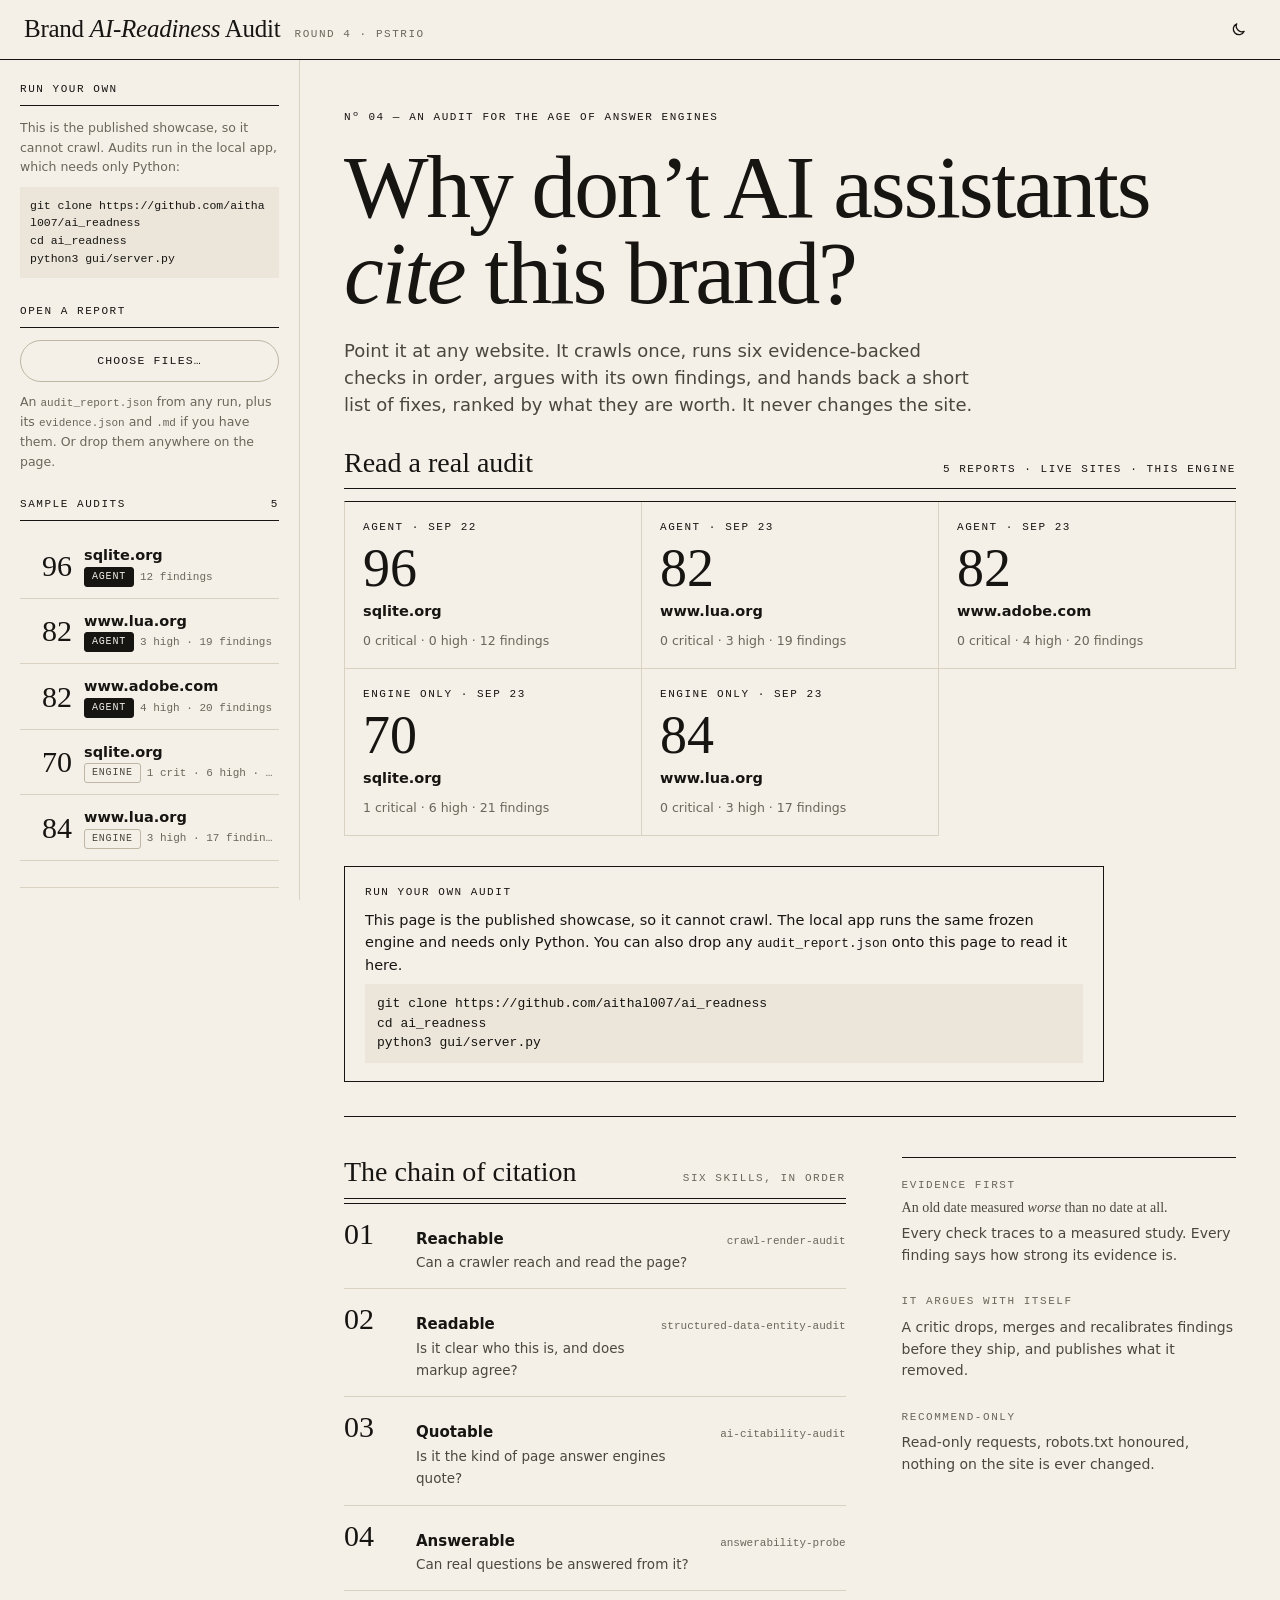
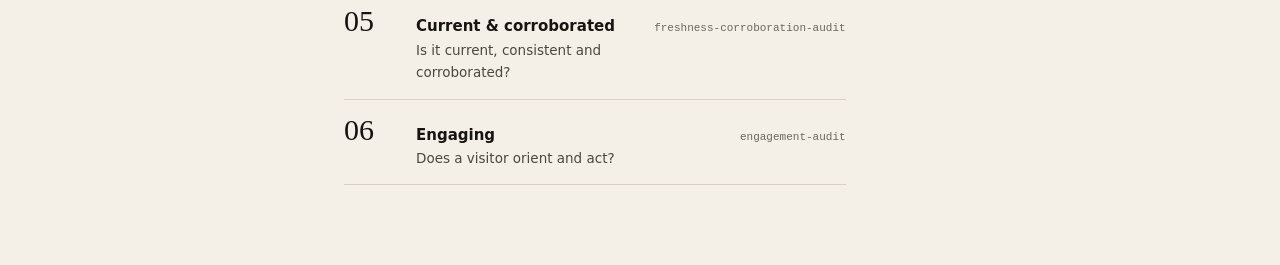
==== docs/index.html @ 06964a31 "Redesign the GUI as an editorial report and publish a static showcase The previous look was the stoc" ====
<!doctype html>
<html lang="en">
<head>
<meta charset="utf-8">
<meta name="viewport" content="width=device-width, initial-scale=1">
<title>Brand AI-Readiness Audit · PSTrio</title>
<meta name="description" content="An agent skill marketplace that audits any website for why AI assistants miss, misquote or won't cite a brand, and why visitors don't stay.">
<link rel="icon" href="data:image/svg+xml,%3Csvg xmlns='http://www.w3.org/2000/svg' viewBox='0 0 32 32'%3E%3Crect width='32' height='32' fill='%23171512'/%3E%3Ctext x='16' y='23' font-family='Georgia,serif' font-size='20' font-style='italic' text-anchor='middle' fill='%23f4f0e8'%3Ea%3C/text%3E%3C/svg%3E">
<link rel="stylesheet" href="static/app.css?v=9de4e78c8b">
</head>
<body>
<header class="topbar">
  <button class="icon-btn only-narrow" id="nav-toggle" aria-label="Show audits" aria-expanded="false">
    <svg viewBox="0 0 24 24" aria-hidden="true"><path d="M4 7h16M4 12h16M4 17h16"/></svg>
  </button>
  <a class="brand" href="#/" aria-label="Brand AI-Readiness Audit, home">
    <span class="brand-word">Brand <i>AI-Readiness</i> Audit</span>
    <span class="kicker brand-tag">Round 4 · PSTrio</span>
  </a>
  <div class="topbar-right">
    <button class="icon-btn" id="theme-toggle" aria-label="Toggle dark mode" title="Toggle dark mode">
      <svg viewBox="0 0 24 24" aria-hidden="true"><path d="M20 14.5A8 8 0 0 1 9.5 4a8 8 0 1 0 10.5 10.5z"/></svg>
    </button>
  </div>
</header>

<div class="layout">
  <aside class="sidebar" id="sidebar">
    <section class="side-block" id="run-block">
      <span class="kicker">New audit</span>
      <form class="new-audit" id="new-audit" autocomplete="off">
        <label class="field">
          <span>Website</span>
          <input id="url-input" name="url" type="text" inputmode="url" placeholder="example.com" required spellcheck="false">
        </label>
        <fieldset class="segmented" id="mode-picker">
          <legend>Run with</legend>
          <div class="seg-track">
            <label><input type="radio" name="mode" value="engine" checked><span>Engine</span></label>
            <label id="agent-option"><input type="radio" name="mode" value="agent"><span>Agent</span></label>
          </div>
        </fieldset>
        <p class="hint" id="mode-hint">Scripted pipeline. Deterministic, no LLM, about a minute.</p>
        <div class="row-2">
          <label class="field">
            <span>Pages</span>
            <select id="pages-input" name="max_pages">
              <option value="5">5</option>
              <option value="10">10</option>
              <option value="15" selected>15</option>
            </select>
          </label>
          <label class="field" id="model-field" hidden>
            <span>Model</span>
            <input id="model-input" name="model" type="text" spellcheck="false">
          </label>
        </div>
        <button class="btn primary block" type="submit" id="run-btn">Run audit</button>
        <p class="form-error" id="form-error" role="alert" hidden></p>
      </form>
    </section>

    <section class="side-block">
      <span class="kicker">Open a report</span>
      <label class="btn ghost block" for="import-input">Choose files&hellip;</label>
      <input type="file" id="import-input" accept=".json,.md" multiple hidden>
      <p class="hint">An <code>audit_report.json</code> from any run, plus its <code>evidence.json</code> and <code>.md</code> if you have them. Or drop them anywhere on the page.</p>
    </section>

    <section class="side-block history">
      <span class="kicker history-head"><span id="history-title">Audits</span><span id="history-count"></span></span>
      <ul class="history-list" id="history-list"></ul>
    </section>

    <footer class="credit">
      <strong>PSTrio</strong><br>
      Adobe University Hackathon 2026
    </footer>
  </aside>

  <main class="main" id="main" tabindex="-1"></main>
</div>

<div class="toast" id="toast" role="status" hidden></div>

<template id="tpl-empty">
  <section class="landing">
    <div class="landing-hero">
      <span class="kicker">Nº 04 &mdash; An audit for the age of answer engines</span>
      <h1>Why don&rsquo;t AI assistants <i>cite</i> this brand?</h1>
      <p class="dek">Point it at any website. It crawls once, runs six evidence-backed checks in order, argues with its own findings, and hands back a short list of fixes, ranked by what they are worth. It never changes the site.</p>
      <form class="hero-form" id="hero-form" autocomplete="off">
        <label class="hero-input">
          <span class="kicker">Website to audit</span>
          <input id="hero-url" type="text" inputmode="url" placeholder="sqlite.org" spellcheck="false" required>
        </label>
        <div class="hero-mode" role="radiogroup" aria-label="Run with">
          <label><input type="radio" name="hero-mode" value="engine" checked><span>Engine</span></label>
          <label id="hero-agent-option"><input type="radio" name="hero-mode" value="agent"><span>Agent</span></label>
        </div>
        <button class="btn primary" type="submit" id="hero-run">Run audit &rarr;</button>
      </form>
      <p class="form-error" id="hero-error" role="alert" hidden></p>
      <p class="hero-foot" id="hero-foot"></p>
      <div id="static-landing" hidden></div>
    </div>

    <div class="toc">
      <div>
        <div class="section-title"><h2>The chain of citation</h2><span class="kicker">six skills, in order</span></div>
        <ol class="toc-list" id="chain"></ol>
      </div>
      <aside class="toc-aside">
        <div>
          <span class="kicker">Evidence first</span>
          <p class="pull">An old date measured <i>worse</i> than no date at all.</p>
          <p>Every check traces to a measured study. Every finding says how strong its evidence is.</p>
        </div>
        <div>
          <span class="kicker">It argues with itself</span>
          <p>A critic drops, merges and recalibrates findings before they ship, and publishes what it removed.</p>
        </div>
        <div>
          <span class="kicker">Recommend-only</span>
          <p>Read-only requests, robots.txt honoured, nothing on the site is ever changed.</p>
        </div>
      </aside>
    </div>
  </section>
</template>

<script src="static/app.js?v=d0ff8a7911"></script>
</body>
</html>
---- docs/static/app.css ----
/* Brand AI-Readiness Audit · PSTrio
   Editorial report design: paper, ink and rules. Ink is the only interface
   colour; colour is reserved for data. Severity uses a validated status
   palette and always sits beside a shape and a word; magnitude uses one blue. */

@import url("fonts/fonts.css");

:root {
  --paper: #f4f0e8;
  --paper-2: #ece6da;
  --card: #fbf9f5;
  --ink: #171512;
  --ink-2: #4b473f;
  --muted: #6b665a;
  --rule: #d9d2c3;
  --rule-2: #bfb6a3;
  --bar: #2a78d6;
  --track: #e4ddd0;
  --sev-critical: #d03b3b;
  --sev-high: #ec835a;
  --sev-medium: #fab219;
  --sev-low: #898781;
  --good: #0ca30c;
  --good-ink: #1d6b2a;
  --bad-ink: #a32020;
  --term: #141311;
  --serif: "Instrument Serif", "Iowan Old Style", "Palatino Linotype", Georgia, serif;
  --sans: "Geist", "Segoe UI", system-ui, -apple-system, Roboto, sans-serif;
  --mono: "Geist Mono", "Cascadia Code", ui-monospace, Consolas, monospace;
  color-scheme: light;
}

@media (prefers-color-scheme: dark) {
  :root:not([data-theme="light"]) {
    --paper: #12110f; --paper-2: #201e1b; --card: #1a1916;
    --ink: #efe9dd; --ink-2: #bdb6a6; --muted: #8f897b;
    --rule: #2e2b26; --rule-2: #45413a;
    --bar: #6da7ec; --track: #2a2824;
    --good-ink: #5fcf6f; --bad-ink: #ff8a80; --term: #0b0a09;
    color-scheme: dark;
  }
}
:root[data-theme="dark"] {
  --paper: #12110f; --paper-2: #201e1b; --card: #1a1916;
  --ink: #efe9dd; --ink-2: #bdb6a6; --muted: #8f897b;
  --rule: #2e2b26; --rule-2: #45413a;
  --bar: #6da7ec; --track: #2a2824;
  --good-ink: #5fcf6f; --bad-ink: #ff8a80; --term: #0b0a09;
  color-scheme: dark;
}

/* --- Base ---------------------------------------------------------------- */
* { box-sizing: border-box; }
html, body { margin: 0; }
body { background: var(--paper); color: var(--ink); font: 14.5px/1.55 var(--sans); -webkit-font-smoothing: antialiased; }
[hidden] { display: none !important; }
a { color: inherit; text-decoration: underline; text-decoration-color: var(--rule-2); text-underline-offset: 3px; }
a:hover { text-decoration-color: var(--ink); }
code, .mono { font-family: var(--mono); font-size: 0.88em; }
h1, h2, h3, h4 { margin: 0; font-weight: 400; }
button, input, select { font: inherit; color: inherit; }
:focus-visible { outline: 2px solid var(--ink); outline-offset: 3px; }
::selection { background: var(--ink); color: var(--paper); }
.muted { color: var(--muted); }
.small { font-size: 12.5px; }
svg { width: 17px; height: 17px; fill: none; stroke: currentColor; stroke-width: 1.8; stroke-linecap: round; stroke-linejoin: round; flex: none; }
.kicker { font: 500 11px/1.4 var(--mono); letter-spacing: 0.14em; text-transform: uppercase; color: var(--muted); }
.serif { font-family: var(--serif); }
em.it, .it { font-family: var(--serif); font-style: italic; }

/* --- Masthead ------------------------------------------------------------ */
.topbar {
  position: sticky; top: 0; z-index: 20; height: 60px; padding-inline: 24px;
  display: flex; align-items: center; gap: 14px;
  background: var(--paper); border-bottom: 1px solid var(--ink);
}
.brand { display: flex; align-items: baseline; gap: 14px; color: var(--ink); text-decoration: none; min-width: 0; }
.brand-word { font-family: var(--serif); font-size: 25px; line-height: 1; letter-spacing: -0.01em; white-space: nowrap; }
.brand-word i { font-style: italic; }
.brand-tag { white-space: nowrap; }
.topbar-right { margin-left: auto; display: flex; align-items: center; gap: 6px; }
.icon-btn {
  display: inline-grid; place-items: center; width: 36px; height: 36px; border-radius: 999px;
  border: 1px solid transparent; background: none; cursor: pointer; color: var(--ink);
}
.icon-btn:hover { border-color: var(--rule-2); }
.only-narrow { display: none; }

/* --- Layout -------------------------------------------------------------- */
.layout { display: grid; grid-template-columns: 300px minmax(0, 1fr); min-height: calc(100vh - 60px); }
.sidebar {
  border-right: 1px solid var(--rule); padding: 22px 20px; display: flex; flex-direction: column; gap: 26px;
  position: sticky; top: 60px; height: calc(100vh - 60px); overflow-y: auto; background: var(--paper);
}
.main { padding: 34px 44px 80px; min-width: 0; outline: none; max-width: 1400px; width: 100%; }
.side-block > .kicker { display: block; margin-bottom: 12px; padding-bottom: 8px; border-bottom: 1px solid var(--ink); color: var(--ink); }
.hint { color: var(--muted); font-size: 12.5px; margin: 10px 0 0; }

/* --- Forms & buttons ----------------------------------------------------- */
.new-audit { display: flex; flex-direction: column; gap: 14px; }
.field { display: flex; flex-direction: column; gap: 6px; min-width: 0; }
.field > span { font: 500 10.5px/1 var(--mono); letter-spacing: 0.12em; text-transform: uppercase; color: var(--muted); }
.field input, .field select {
  height: 40px; padding: 0 12px; border-radius: 4px; border: 1px solid var(--rule-2);
  background: var(--card); width: 100%; min-width: 0;
}
.field input:focus, .field select:focus { border-color: var(--ink); outline: none; }
.row-2 { display: grid; grid-template-columns: 90px 1fr; gap: 10px; }
.segmented { border: 0; padding: 0; margin: 0; min-width: 0; }
.segmented legend { font: 500 10.5px/1 var(--mono); letter-spacing: 0.12em; text-transform: uppercase; color: var(--muted); padding: 0; margin-bottom: 6px; }
.seg-track { display: grid; grid-template-columns: 1fr 1fr; border: 1px solid var(--rule-2); border-radius: 4px; overflow: hidden; }
.segmented label { position: relative; cursor: pointer; }
.segmented label + label { border-left: 1px solid var(--rule-2); }
.segmented input { position: absolute; opacity: 0; inset: 0; cursor: pointer; }
.segmented span { display: block; text-align: center; padding: 8px; font-weight: 500; color: var(--ink-2); }
.segmented input:checked + span { background: var(--ink); color: var(--paper); }
.segmented input:focus-visible + span { outline: 2px solid var(--ink); outline-offset: -4px; }
.segmented label.disabled span { opacity: 0.4; cursor: not-allowed; }
.form-error { color: var(--bad-ink); font-size: 12.5px; margin: 0; }

.btn {
  display: inline-flex; align-items: center; justify-content: center; gap: 8px; height: 36px; padding: 0 16px;
  border-radius: 999px; border: 1px solid var(--ink); background: transparent; color: var(--ink); cursor: pointer;
  font: 500 11.5px/1 var(--mono); letter-spacing: 0.1em; text-transform: uppercase; white-space: nowrap; text-decoration: none;
  transition: background .15s, color .15s;
}
.btn:hover { background: var(--ink); color: var(--paper); }
.btn.primary { background: var(--ink); color: var(--paper); }
.btn.primary:hover { background: transparent; color: var(--ink); }
.btn.primary:disabled { opacity: 0.55; cursor: progress; }
.btn.ghost { border-color: var(--rule-2); }
.btn.danger { border-color: var(--rule-2); color: var(--bad-ink); }
.btn.danger:hover { background: var(--bad-ink); color: var(--paper); border-color: var(--bad-ink); }
.btn.block { width: 100%; height: 42px; }
.btn.sm { height: 32px; padding: 0 13px; font-size: 10.5px; }
.btn svg { width: 15px; height: 15px; }

/* --- Sidebar: history ---------------------------------------------------- */
.history-list { list-style: none; padding: 0; margin: 0; }
.history-item {
  display: grid; grid-template-columns: 46px minmax(0, 1fr); gap: 12px; align-items: center;
  padding: 11px 6px; border-bottom: 1px solid var(--rule); color: var(--ink); text-decoration: none;
}
.history-item:hover { background: var(--paper-2); }
.history-item.active { background: var(--card); box-shadow: inset 3px 0 0 var(--ink); }
.history-item .score { font-family: var(--serif); font-size: 30px; line-height: 1; text-align: right; font-variant-numeric: tabular-nums; }
.history-item .score.na { font-size: 20px; color: var(--muted); }
.history-item .site { font-weight: 600; white-space: nowrap; overflow: hidden; text-overflow: ellipsis; display: block; }
.history-item .sub { color: var(--muted); font: 11px/1.5 var(--mono); display: flex; gap: 6px; align-items: center; white-space: nowrap; overflow: hidden; }
.history-item .sub > span:last-child { overflow: hidden; text-overflow: ellipsis; min-width: 0; }
.history-empty { color: var(--muted); font-size: 12.5px; padding: 10px 6px; }
.history-head { display: flex; justify-content: space-between; align-items: baseline; }

.credit { margin-top: auto; padding-top: 14px; border-top: 1px solid var(--rule); font-size: 12px; color: var(--muted); line-height: 1.5; }
.credit strong { color: var(--ink); font-family: var(--serif); font-size: 17px; font-weight: 400; font-style: italic; }

.tag {
  display: inline-flex; align-items: center; gap: 4px; padding: 1px 7px; border-radius: 3px;
  font: 500 10px/1.6 var(--mono); letter-spacing: 0.08em; text-transform: uppercase;
  border: 1px solid var(--rule-2); color: var(--ink-2); white-space: nowrap;
}
.tag.agent { background: var(--ink); color: var(--paper); border-color: var(--ink); }
.tag.run { border-color: var(--ink); color: var(--ink); }
.tag.fail { border-color: var(--bad-ink); color: var(--bad-ink); }
.tag.mono { text-transform: none; letter-spacing: 0.02em; }
.spinner { display: inline-grid; place-items: center; }
.spinner svg { animation: spin 1.1s linear infinite; }
@keyframes spin { to { transform: rotate(360deg); } }

/* --- Landing ------------------------------------------------------------- */
.landing { max-width: 1080px; }
.landing-hero { padding: 10px 0 34px; border-bottom: 1px solid var(--ink); }
.landing-hero .kicker { color: var(--ink); }
.landing h1 {
  font-family: var(--serif); font-size: clamp(46px, 7vw, 96px); line-height: 0.95; letter-spacing: -0.025em;
  margin: 18px 0 22px; max-width: 980px;
}
.landing h1 i { font-style: italic; }
.dek { font-size: 18px; line-height: 1.5; color: var(--ink-2); max-width: 640px; margin: 0; }
.hero-form { margin-top: 34px; display: flex; align-items: flex-end; gap: 16px; flex-wrap: wrap; max-width: 900px; }
.hero-input { flex: 1 1 360px; display: flex; flex-direction: column; gap: 6px; min-width: 0; }
.hero-input input {
  border: 0; border-bottom: 2px solid var(--ink); background: transparent; padding: 4px 0 8px;
  font-family: var(--serif); font-size: 34px; line-height: 1.2; outline: none; border-radius: 0; min-width: 0;
}
.hero-input input::placeholder { color: var(--rule-2); }
.hero-mode { display: flex; border: 1px solid var(--ink); border-radius: 999px; overflow: hidden; }
.hero-mode label { position: relative; cursor: pointer; }
.hero-mode input { position: absolute; opacity: 0; inset: 0; cursor: pointer; }
.hero-mode span { display: block; padding: 10px 16px; font: 500 11px/1 var(--mono); letter-spacing: 0.1em; text-transform: uppercase; }
.hero-mode input:checked + span { background: var(--ink); color: var(--paper); }
.hero-mode input:focus-visible + span { outline: 2px solid var(--ink); outline-offset: -5px; }
.hero-mode label.disabled span { opacity: 0.35; cursor: not-allowed; }
.hero-form .btn.primary { height: 44px; padding: 0 22px; }
.hero-foot { color: var(--muted); font-size: 13px; margin: 14px 0 0; }

.toc { margin-top: 40px; display: grid; grid-template-columns: minmax(0, 1.5fr) minmax(0, 1fr); gap: 56px; }
.toc-list { list-style: none; margin: 0; padding: 0; border-top: 1px solid var(--ink); }
.toc-list li { display: grid; grid-template-columns: 56px minmax(0, 1fr) auto; gap: 16px; align-items: baseline; padding: 15px 0; border-bottom: 1px solid var(--rule); }
.toc-list .n { font-family: var(--serif); font-size: 30px; line-height: 1; }
.toc-list strong { font-weight: 600; font-size: 15px; display: block; }
.toc-list .q { color: var(--ink-2); font-size: 13.5px; }
.toc-list .sk { font: 11px/1 var(--mono); color: var(--muted); white-space: nowrap; }
.toc-aside { border-top: 1px solid var(--ink); padding-top: 14px; display: flex; flex-direction: column; gap: 22px; }
.toc-aside p { margin: 6px 0 0; color: var(--ink-2); font-size: 14px; }
.pull { font-family: var(--serif); font-size: 26px; line-height: 1.2; margin: 0; }
.pull i { font-style: italic; }

.cases { margin-top: 30px; }
.case-list { list-style: none; padding: 0; margin: 12px 0 0; display: grid; grid-template-columns: repeat(auto-fill, minmax(230px, 1fr)); gap: 0; border-top: 1px solid var(--ink); border-left: 1px solid var(--rule); }
.case-list a {
  display: flex; flex-direction: column; gap: 8px; padding: 18px; border-right: 1px solid var(--rule); border-bottom: 1px solid var(--rule);
  text-decoration: none; color: var(--ink); min-height: 150px;
}
.case-list a:hover { background: var(--card); }
.case-list .cs { font-family: var(--serif); font-size: 54px; line-height: 0.9; }
.case-list .cn { font-weight: 600; }
.local-note { margin-top: 30px; padding: 18px 20px; border: 1px solid var(--ink); display: flex; flex-direction: column; gap: 8px; max-width: 760px; }
.local-note pre { margin: 0; font: 13px/1.5 var(--mono); background: var(--paper-2); padding: 10px 12px; overflow-x: auto; }

/* --- Report header ------------------------------------------------------- */
.report-head { display: flex; flex-wrap: wrap; gap: 18px 24px; align-items: flex-end; justify-content: space-between; padding-bottom: 20px; border-bottom: 1px solid var(--ink); margin-bottom: 18px; }
.report-head h1 { font-family: var(--serif); font-size: clamp(40px, 5.5vw, 68px); line-height: 0.95; letter-spacing: -0.02em; margin-top: 10px; word-break: break-word; }
.report-head h1 a { text-decoration: none; }
.report-head h1 a:hover { text-decoration: underline; text-decoration-thickness: 2px; }
.meta-line { display: flex; flex-wrap: wrap; gap: 6px 16px; color: var(--muted); font: 11.5px/1.6 var(--mono); margin-top: 12px; align-items: center; }
.meta-line svg { width: 14px; height: 14px; }
.actions { display: flex; flex-wrap: wrap; gap: 8px; }
.banner { display: flex; gap: 12px; align-items: flex-start; padding: 12px 0; border-bottom: 1px solid var(--rule); color: var(--ink-2); font-size: 13.5px; margin-bottom: 14px; }
.banner svg { margin-top: 2px; color: var(--muted); }
.banner strong { color: var(--ink); }
.banner.info svg { color: var(--ink); }

/* --- Tabs ---------------------------------------------------------------- */
.tabs { display: flex; gap: 26px; border-bottom: 1px solid var(--rule); margin-bottom: 30px; overflow-x: auto; scrollbar-width: none; }
.tabs::-webkit-scrollbar { display: none; }
.tabs button {
  border: 0; background: none; padding: 12px 0; cursor: pointer; color: var(--muted); white-space: nowrap;
  font: 500 11.5px/1 var(--mono); letter-spacing: 0.12em; text-transform: uppercase;
  border-bottom: 2px solid transparent; margin-bottom: -1px; display: inline-flex; gap: 7px; align-items: center;
}
.tabs button:hover { color: var(--ink); }
.tabs button[aria-selected="true"] { color: var(--ink); border-bottom-color: var(--ink); }
.tabs .count { font-size: 10.5px; color: var(--muted); }
.fade-in { animation: fadeIn .3s ease-out both; }
@keyframes fadeIn { from { opacity: 0; transform: translateY(4px); } to { opacity: 1; transform: none; } }

/* --- Section headings ---------------------------------------------------- */
.section-title { display: flex; align-items: baseline; justify-content: space-between; gap: 16px; padding-bottom: 10px; margin-bottom: 4px; border-bottom: 1px solid var(--ink); }
.section-title h2 { font-family: var(--serif); font-size: 28px; line-height: 1.1; }
.section-title .kicker { white-space: nowrap; }
.stack { display: flex; flex-direction: column; gap: 40px; }
.stack.tight { gap: 16px; }
.two-col { display: grid; grid-template-columns: repeat(2, minmax(0, 1fr)); gap: 48px; }

/* --- Overview ------------------------------------------------------------ */
.overview-grid { display: grid; grid-template-columns: minmax(0, 380px) minmax(0, 1fr); gap: 56px; align-items: start; }
.score-block { display: flex; flex-direction: column; gap: 18px; }
.score-num { font-family: var(--serif); font-size: clamp(120px, 14vw, 176px); line-height: 0.8; letter-spacing: -0.04em; font-variant-numeric: tabular-nums; }
.score-num small { font-size: 0.24em; letter-spacing: 0; color: var(--muted); margin-left: 6px; }
.score-num.na { font-size: 64px; line-height: 1; }
.ruler { position: relative; height: 34px; margin-top: 6px; }
.ruler .track { position: absolute; left: 0; right: 0; top: 10px; height: 6px; background: var(--track); }
.ruler .fill { position: absolute; left: 0; top: 10px; height: 6px; background: var(--bar); width: 0; transition: width 1s cubic-bezier(.2,.7,.2,1); }
.ruler .tick { position: absolute; top: 4px; width: 1px; height: 18px; background: var(--rule-2); }
.ruler .lbl { position: absolute; top: 22px; font: 10px/1 var(--mono); color: var(--muted); transform: translateX(-50%); }
.ruler .lbl.first { transform: none; } .ruler .lbl.last { transform: translateX(-100%); }
.ruler .mark { position: absolute; top: -2px; width: 2px; height: 26px; background: var(--ink); left: 0; transition: left 1s cubic-bezier(.2,.7,.2,1); }
.score-note { color: var(--muted); font-size: 12px; line-height: 1.5; margin: 0; }
.weakest { list-style: none; margin: 0; padding: 0; border-top: 1px solid var(--rule); }
.weakest li { display: flex; justify-content: space-between; align-items: baseline; padding: 9px 0; border-bottom: 1px solid var(--rule); font-size: 14px; }
.weakest b { font-family: var(--serif); font-weight: 400; font-size: 22px; font-variant-numeric: tabular-nums; }

.sev-strip { display: grid; grid-template-columns: repeat(4, minmax(0, 1fr)); border-bottom: 1px solid var(--rule); }
.sev-tile { border: 0; border-left: 1px solid var(--rule); background: none; padding: 16px 16px 14px; text-align: left; cursor: pointer; display: flex; flex-direction: column; gap: 10px; }
.sev-tile:first-child { border-left: 0; padding-left: 0; }
.sev-tile:hover .n { text-decoration: underline; text-decoration-thickness: 2px; text-underline-offset: 6px; }
.sev-tile .n { font-family: var(--serif); font-size: 64px; line-height: 0.85; font-variant-numeric: tabular-nums; }
.sev-tile.zero .n { color: var(--rule-2); }

.sev { display: inline-flex; align-items: center; gap: 7px; font: 500 10.5px/1 var(--mono); letter-spacing: 0.1em; text-transform: uppercase; color: var(--ink); white-space: nowrap; }
.sev i { width: 10px; height: 10px; flex: none; display: inline-block; }
.sev.critical i { background: var(--sev-critical); clip-path: polygon(50% 0, 100% 100%, 0 100%); width: 12px; height: 11px; }
.sev.high i { background: var(--sev-high); transform: rotate(45deg); width: 8px; height: 8px; }
.sev.medium i { background: var(--sev-medium); border-radius: 50%; }
.sev.low i { background: var(--sev-low); height: 3px; width: 11px; }

.pillars { display: flex; flex-direction: column; }
.pillar-row {
  display: grid; grid-template-columns: 34px minmax(0, 1fr) minmax(0, 1.1fr) 48px; gap: 18px; align-items: center;
  padding: 13px 0; border: 0; border-bottom: 1px solid var(--rule); background: none; text-align: left; width: 100%; cursor: pointer;
}
.pillar-row:hover { background: var(--paper-2); }
.pillar-row .pn { font: 11px/1 var(--mono); color: var(--muted); }
.pillar-name { display: flex; flex-direction: column; min-width: 0; }
.pillar-name strong { font-weight: 600; font-size: 14.5px; }
.pillar-name span { color: var(--muted); font-size: 12.5px; white-space: nowrap; overflow: hidden; text-overflow: ellipsis; }
.bar-track { display: block; height: 6px; background: var(--track); overflow: hidden; }
.bar-fill { display: block; height: 100%; background: var(--bar); transition: width .9s cubic-bezier(.2,.7,.2,1); }
.pillar-score { text-align: right; font-family: var(--serif); font-size: 28px; line-height: 1; font-variant-numeric: tabular-nums; }
.pillar-score.na { color: var(--muted); font-size: 16px; font-family: var(--mono); }

.fix-list { list-style: none; margin: 0; padding: 0; }
.fix-list li { padding: 14px 0; border-bottom: 1px solid var(--rule); display: grid; grid-template-columns: 94px 1fr; gap: 14px; }
.fix-list .t { font-weight: 600; }
.fix-list .a { color: var(--ink-2); font-size: 13.5px; margin-top: 3px; }

.kv { display: grid; grid-template-columns: max-content 1fr; gap: 0 22px; margin: 0; font-size: 13.5px; }
.kv dt { color: var(--muted); font: 500 10.5px/2.6 var(--mono); letter-spacing: 0.1em; text-transform: uppercase; border-bottom: 1px solid var(--rule); padding: 6px 0; }
.kv dd { margin: 0; min-width: 0; word-break: break-word; border-bottom: 1px solid var(--rule); padding: 10px 0; }

/* --- Findings ledger ----------------------------------------------------- */
.toolbar { display: flex; flex-wrap: wrap; gap: 10px; align-items: center; margin-bottom: 16px; }
.search { position: relative; flex: 1 1 260px; min-width: 200px; }
.search input { width: 100%; height: 40px; padding: 0 12px 0 34px; border: 0; border-bottom: 1px solid var(--ink); background: transparent; font-size: 15px; outline: none; }
.search svg { position: absolute; left: 6px; top: 12px; color: var(--muted); }
.chip-toggle { display: inline-flex; align-items: center; gap: 7px; height: 32px; padding: 0 11px; border-radius: 999px; border: 1px solid var(--rule-2); background: none; cursor: pointer; }
.chip-toggle[aria-pressed="true"] { border-color: var(--ink); }
.chip-toggle[aria-pressed="false"] { opacity: 0.4; }
.chip-toggle .c { font: 11px/1 var(--mono); color: var(--muted); }
.toolbar select { height: 32px; border-radius: 999px; border: 1px solid var(--rule-2); background: var(--paper); padding: 0 12px; font: 500 11px/1 var(--mono); letter-spacing: 0.06em; max-width: 210px; }
.result-count { font: 11px/1 var(--mono); color: var(--muted); letter-spacing: 0.08em; text-transform: uppercase; margin: 0 0 10px; }

#f-list { border-top: 1px solid var(--ink); }
.finding { border-bottom: 1px solid var(--rule); position: relative; }
.finding::before { content: ""; position: absolute; left: 0; top: 18px; width: 3px; height: 22px; background: var(--sev-low); }
.finding.sev-critical::before { background: var(--sev-critical); }
.finding.sev-high::before { background: var(--sev-high); }
.finding.sev-medium::before { background: var(--sev-medium); }
.finding summary { list-style: none; cursor: pointer; padding: 16px 8px 16px 18px; display: grid; grid-template-columns: 100px minmax(0, 1fr) auto; gap: 16px; align-items: start; }
.finding summary::-webkit-details-marker { display: none; }
.finding summary:hover { background: var(--paper-2); }
.finding[open] summary { background: var(--card); }
.finding summary > .sev { padding-top: 4px; }
.finding .ftitle { font-weight: 600; font-size: 15.5px; line-height: 1.35; }
.finding .fsub { display: flex; flex-wrap: wrap; gap: 6px; margin-top: 8px; align-items: center; }
.finding .fright { display: flex; align-items: center; gap: 14px; padding-top: 2px; }
.finding .chev { transition: transform .2s; color: var(--muted); }
.finding[open] .chev { transform: rotate(180deg); }
.fbody { padding: 6px 18px 24px 134px; display: grid; grid-template-columns: minmax(0, 1.1fr) minmax(0, 1fr); gap: 22px 36px; background: var(--card); }
.fbody > .full { grid-column: 1 / -1; }
.fbody h4 { font: 500 10.5px/1 var(--mono); letter-spacing: 0.12em; text-transform: uppercase; color: var(--muted); margin-bottom: 8px; }
.fbody p { margin: 0; }
.fbody .stack { gap: 20px; }
.fix-box { border-left: 2px solid var(--ink); padding: 2px 0 2px 14px; }
.fix-box p:first-child { font-family: var(--serif); font-size: 21px; line-height: 1.3; }
.fix-box p + p { margin-top: 10px; color: var(--ink-2); font-size: 13.5px; }
.url-list { margin: 0; padding-left: 18px; font-size: 13px; word-break: break-all; }
.meta-grid { display: grid; grid-template-columns: repeat(auto-fit, minmax(140px, 1fr)); border-top: 1px solid var(--rule); }
.meta-grid div { padding: 10px 12px 10px 0; border-bottom: 1px solid var(--rule); }
.meta-grid span { display: block; font: 500 10px/1.5 var(--mono); letter-spacing: 0.1em; text-transform: uppercase; color: var(--muted); }
.meta-grid strong { font-size: 13px; font-weight: 500; word-break: break-word; }
.conf { display: inline-flex; align-items: center; gap: 8px; font: 11px/1 var(--mono); color: var(--ink-2); }
.conf .track { display: inline-block; width: 44px; height: 4px; background: var(--track); overflow: hidden; }
.conf .fill { display: block; height: 100%; background: var(--bar); }
.adjusted { font: 11px/1.6 var(--mono); color: var(--ink); background: var(--paper-2); padding: 1px 7px; }

/* --- Roadmap ------------------------------------------------------------- */
.roadmap { display: grid; grid-template-columns: repeat(3, minmax(0, 1fr)); gap: 36px; align-items: start; }
.lane-head { border-bottom: 1px solid var(--ink); padding-bottom: 12px; display: grid; grid-template-columns: auto 1fr auto; gap: 12px; align-items: end; }
.lane-num { font-family: var(--serif); font-size: 44px; line-height: 0.8; font-style: italic; }
.lane-head h3 { font-family: var(--serif); font-size: 28px; line-height: 1; }
.lane-head p { margin: 4px 0 0; color: var(--muted); font-size: 12.5px; }
.lane-card { display: block; width: 100%; text-align: left; background: none; border: 0; border-bottom: 1px solid var(--rule); padding: 14px 0; cursor: pointer; }
.lane-card:hover .t { text-decoration: underline; text-decoration-color: var(--rule-2); text-underline-offset: 3px; }
.lane-card .t { font-weight: 600; font-size: 14px; margin: 8px 0 4px; }
.lane-card .a { color: var(--ink-2); font-size: 13px; display: -webkit-box; -webkit-line-clamp: 3; -webkit-box-orient: vertical; overflow: hidden; }
.lane-card .top { display: flex; justify-content: space-between; gap: 6px; align-items: center; }
.lane-empty { color: var(--muted); font-size: 13px; padding: 14px 0; }

/* --- Tables -------------------------------------------------------------- */
.table-wrap { overflow-x: auto; border-top: 1px solid var(--ink); }
table { border-collapse: collapse; width: 100%; font-size: 13.5px; }
th, td { padding: 10px 14px 10px 0; text-align: left; border-bottom: 1px solid var(--rule); vertical-align: top; }
th { font: 500 10px/1.4 var(--mono); letter-spacing: 0.12em; text-transform: uppercase; color: var(--muted); white-space: nowrap; }
tbody tr:hover { background: var(--paper-2); }
td.num { text-align: right; font-variant-numeric: tabular-nums; }
td.url { max-width: 380px; word-break: break-all; }
.status { display: inline-flex; align-items: center; gap: 7px; font: 500 12px/1 var(--mono); font-variant-numeric: tabular-nums; }
.status i { width: 7px; height: 7px; border-radius: 50%; display: inline-block; }
.status.ok i { background: var(--good); }
.status.bad i { background: var(--sev-critical); }
.status.warn i { background: var(--sev-medium); }
.status.none i { background: var(--sev-low); }
.impact { font-size: 12.5px; }
.impact.removes-blocked { color: var(--bad-ink); font-weight: 600; }
tr.row-blocked td:first-child { box-shadow: inset 3px 0 0 var(--sev-critical); padding-left: 10px; }
td:first-child, th:first-child { padding-left: 4px; }

/* --- Running view -------------------------------------------------------- */
.run-head { display: flex; justify-content: space-between; gap: 20px; align-items: flex-end; padding-bottom: 20px; border-bottom: 1px solid var(--ink); margin-bottom: 26px; flex-wrap: wrap; }
.run-head h1 { font-family: var(--serif); font-size: clamp(38px, 5vw, 60px); line-height: 0.95; }
.run-head h1 i { font-style: italic; }
.elapsed { font-family: var(--serif); font-size: 56px; line-height: 0.9; font-variant-numeric: tabular-nums; }
.steps { list-style: none; margin: 0 0 30px; padding: 0; display: grid; grid-template-columns: repeat(4, minmax(0, 1fr)); border-top: 1px solid var(--rule); }
.step { padding: 16px 18px 18px 0; border-top: 3px solid transparent; margin-top: -2px; }
.step + .step { padding-left: 18px; border-left: 1px solid var(--rule); }
.step.done { border-top-color: var(--ink); }
.step.active { border-top-color: var(--bar); }
.step .lbl { display: flex; gap: 10px; align-items: center; font-family: var(--serif); font-size: 24px; line-height: 1; }
.step p { margin: 8px 0 0; color: var(--muted); font-size: 12.5px; }
.step .ic { width: 18px; height: 18px; border-radius: 50%; display: grid; place-items: center; border: 1px solid var(--rule-2); flex: none; }
.step .ic svg { width: 11px; height: 11px; stroke-width: 3; }
.step.done .ic { background: var(--ink); color: var(--paper); border-color: var(--ink); }
.step.active .ic { border-color: var(--bar); }
.step.active .ic::after { content: ""; width: 8px; height: 8px; border-radius: 50%; background: var(--bar); animation: pulse 1.2s ease-in-out infinite; }
@keyframes pulse { 50% { transform: scale(0.4); opacity: 0.5; } }
.analyzers { display: flex; flex-wrap: wrap; gap: 5px; margin-top: 12px; }
.analyzers span { font: 10px/1.6 var(--mono); padding: 1px 6px; border: 1px solid var(--rule); color: var(--muted); }
.analyzers span.ok { border-color: var(--ink); color: var(--ink); }

.term { background: var(--term); color: #d7d2c6; }
.term-bar { display: flex; align-items: center; gap: 10px; padding: 10px 16px; border-bottom: 1px solid #2a2824; font: 11px/1 var(--mono); letter-spacing: 0.08em; text-transform: uppercase; color: #8f897b; }
.term-bar i { display: none; }
.term-bar .live { margin-left: auto; display: inline-flex; align-items: center; gap: 7px; color: #d7d2c6; }
.term-bar .live::before { content: ""; width: 7px; height: 7px; border-radius: 50%; background: #5fcf6f; animation: pulse 1.6s ease-in-out infinite; }
.console { padding: 14px 16px; font: 12.5px/1.7 var(--mono); max-height: 460px; overflow: auto; }
.console .ln { display: grid; grid-template-columns: 50px minmax(0, 1fr); gap: 14px; white-space: pre-wrap; word-break: break-word; }
.console .ts { color: #6b665a; text-align: right; }
.console .stage { color: #efe9dd; font-weight: 500; }
.console .error { color: #ff8a80; }
.console .thought { color: #a8a293; font-style: italic; }
.console .tool .tn { color: #fab219; margin-right: 10px; }
.console .tool .tn.Skill { color: #7ddc8a; }
.console .tool .tn.WebSearch { color: #86b6ef; }

/* --- Compare ------------------------------------------------------------- */
.diff-cols { display: grid; grid-template-columns: repeat(3, minmax(0, 1fr)); gap: 36px; }
.diff-col h3 { font-family: var(--serif); font-size: 26px; display: flex; align-items: baseline; gap: 10px; padding-bottom: 10px; border-bottom: 1px solid var(--ink); }
.diff-col ul { list-style: none; margin: 0; padding: 0; }
.diff-col li { padding: 12px 0; border-bottom: 1px solid var(--rule); font-size: 13.5px; }
.diff-col li div { margin-top: 6px; }
.diff-col li code { color: var(--muted); font-size: 10.5px; display: block; margin-top: 4px; }
.delta { font-family: var(--serif); font-variant-numeric: tabular-nums; }
.delta.up { color: var(--good-ink); }
.delta.down { color: var(--bad-ink); }

/* --- Tooltip, toast, misc ------------------------------------------------ */
.tip { position: fixed; z-index: 50; pointer-events: none; background: var(--ink); color: var(--paper); padding: 9px 11px; font-size: 12px; max-width: 270px; }
.tip strong { display: block; margin-bottom: 2px; }
.toast { position: fixed; bottom: 22px; left: 50%; transform: translateX(-50%); z-index: 60; background: var(--ink); color: var(--paper); padding: 11px 18px; font: 500 11.5px/1.4 var(--mono); letter-spacing: 0.06em; max-width: calc(100vw - 32px); }
.drop-hint { outline: 1px dashed var(--ink); outline-offset: -14px; }
.md-view { white-space: pre-wrap; font: 12.5px/1.7 var(--mono); border-top: 1px solid var(--ink); padding: 18px 0; max-height: 72vh; overflow: auto; }
.card { border-top: 1px solid var(--ink); padding-top: 14px; }

/* --- Responsive ---------------------------------------------------------- */
@media (max-width: 1180px) {
  .overview-grid { grid-template-columns: 1fr; gap: 40px; }
  .toc { grid-template-columns: 1fr; gap: 36px; }
}
@media (max-width: 1100px) {
  .roadmap, .diff-cols { grid-template-columns: 1fr; }
  .steps { grid-template-columns: repeat(2, minmax(0, 1fr)); }
  .step:nth-child(3) { border-left: 0; padding-left: 0; }
  .fbody { grid-template-columns: 1fr; padding-left: 18px; }
  .two-col { grid-template-columns: 1fr; gap: 40px; }
}
@media (max-width: 900px) {
  .only-narrow { display: inline-grid; }
  .layout { grid-template-columns: 1fr; }
  .sidebar { position: fixed; top: 60px; left: 0; bottom: 0; width: min(330px, 88vw); height: auto; z-index: 30; transform: translateX(-100%); transition: transform 0.22s; border-right: 1px solid var(--ink); }
  .sidebar.open { transform: none; }
  .main { padding: 24px 18px 60px; }
  .brand-tag { display: none; }
  .pillar-row { grid-template-columns: 28px minmax(0, 1fr) 44px; }
  .pillar-row .bar-track { grid-column: 2 / 4; grid-row: 2; }
}
@media (max-width: 560px) {
  .topbar { padding-inline: 14px; }
  .brand-word { font-size: 21px; }
  .sev-strip { grid-template-columns: repeat(2, minmax(0, 1fr)); }
  .sev-tile:nth-child(3) { border-left: 0; padding-left: 0; }
  .sev-tile .n { font-size: 52px; }
  .finding summary { grid-template-columns: 1fr auto; }
  .finding summary > .sev { grid-column: 1 / -1; }
  .steps { grid-template-columns: 1fr; }
  .step + .step { border-left: 0; padding-left: 0; }
  .toc-list li { grid-template-columns: 44px minmax(0, 1fr); }
  .toc-list .sk { grid-column: 2; }
  .hero-input input { font-size: 27px; }
}
@media (prefers-reduced-motion: reduce) {
  * { transition: none !important; animation: none !important; }
}

/* --- fixes after first render ---------------------------------------------- */
.side-block > .kicker.history-head { display: flex; justify-content: space-between; gap: 10px; }
.sidebar pre { white-space: pre-wrap; word-break: break-all; }
.case-list li { display: flex; }
.case-list a { flex: 1; }
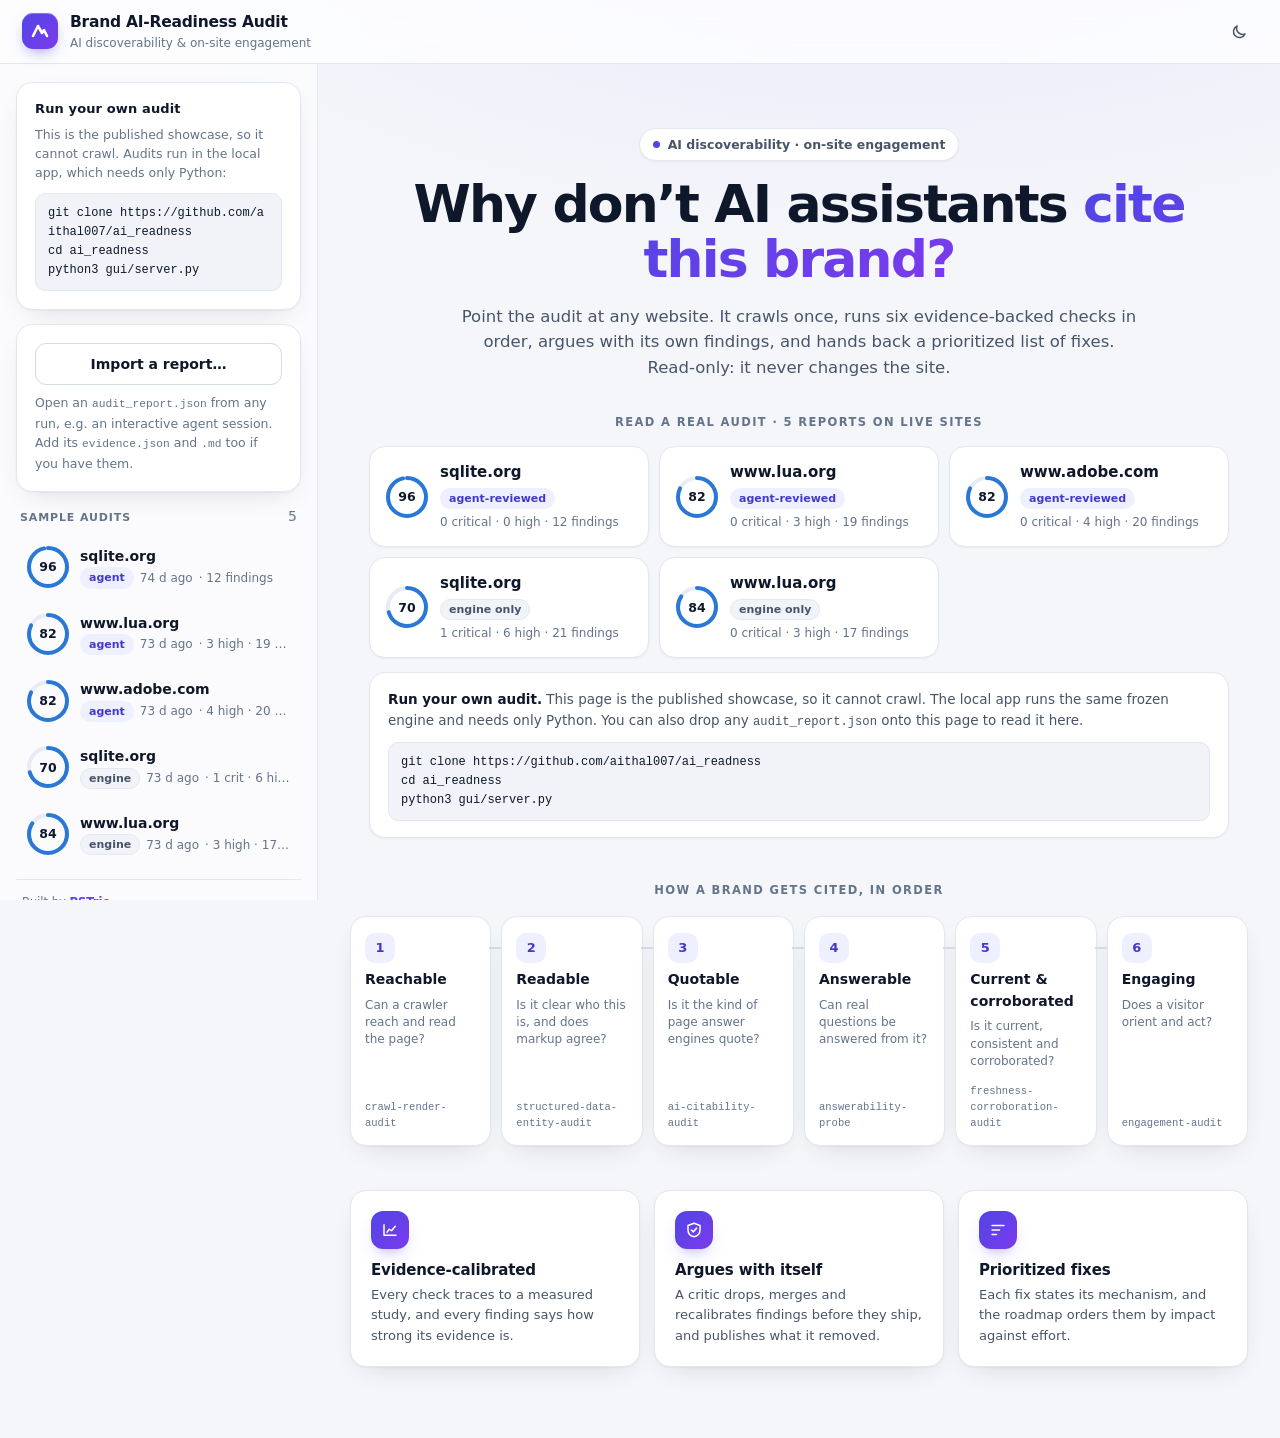
==== commit 1feaea9f: "Restore the previous indigo GUI design Brings back the look from before the editorial redesign, at t" ====
--- a/docs/index.html
+++ b/docs/index.html
@@ -3,19 +3,23 @@
 <head>
 <meta charset="utf-8">
 <meta name="viewport" content="width=device-width, initial-scale=1">
-<title>Brand AI-Readiness Audit · PSTrio</title>
-<meta name="description" content="An agent skill marketplace that audits any website for why AI assistants miss, misquote or won't cite a brand, and why visitors don't stay.">
-<link rel="icon" href="data:image/svg+xml,%3Csvg xmlns='http://www.w3.org/2000/svg' viewBox='0 0 32 32'%3E%3Crect width='32' height='32' fill='%23171512'/%3E%3Ctext x='16' y='23' font-family='Georgia,serif' font-size='20' font-style='italic' text-anchor='middle' fill='%23f4f0e8'%3Ea%3C/text%3E%3C/svg%3E">
-<link rel="stylesheet" href="static/app.css?v=9de4e78c8b">
+<title>Brand AI-Readiness Audit</title>
+<link rel="icon" href="data:image/svg+xml,%3Csvg xmlns='http://www.w3.org/2000/svg' viewBox='0 0 32 32'%3E%3Crect width='32' height='32' rx='8' fill='%232a78d6'/%3E%3Cpath d='M9 21l5-10 4 7 2-3 3 6' stroke='white' stroke-width='2.4' fill='none' stroke-linecap='round' stroke-linejoin='round'/%3E%3C/svg%3E">
+<link rel="stylesheet" href="static/app.css?v=167e3b7eb6">
 </head>
 <body>
 <header class="topbar">
   <button class="icon-btn only-narrow" id="nav-toggle" aria-label="Show audits" aria-expanded="false">
     <svg viewBox="0 0 24 24" aria-hidden="true"><path d="M4 7h16M4 12h16M4 17h16"/></svg>
   </button>
-  <a class="brand" href="#/" aria-label="Brand AI-Readiness Audit, home">
-    <span class="brand-word">Brand <i>AI-Readiness</i> Audit</span>
-    <span class="kicker brand-tag">Round 4 · PSTrio</span>
+  <a class="brand" href="#/" aria-label="Home">
+    <span class="brand-mark" aria-hidden="true">
+      <svg viewBox="6 6 20 20"><path d="M9 21l5-10 4 7 2-3 3 6"/></svg>
+    </span>
+    <span class="brand-text">
+      <strong>Brand AI-Readiness Audit</strong>
+      <small>AI discoverability &amp; on-site engagement</small>
+    </span>
   </a>
   <div class="topbar-right">
     <button class="icon-btn" id="theme-toggle" aria-label="Toggle dark mode" title="Toggle dark mode">
@@ -26,55 +30,54 @@
 
 <div class="layout">
   <aside class="sidebar" id="sidebar">
-    <section class="side-block" id="run-block">
-      <span class="kicker">New audit</span>
-      <form class="new-audit" id="new-audit" autocomplete="off">
+    <form class="card new-audit" id="new-audit" autocomplete="off">
+      <h2 class="card-title">New audit</h2>
+      <label class="field">
+        <span>Website</span>
+        <input id="url-input" name="url" type="text" inputmode="url" placeholder="example.com" required spellcheck="false">
+      </label>
+      <fieldset class="segmented" id="mode-picker">
+        <legend>Run with</legend>
+        <div class="seg-track">
+          <label><input type="radio" name="mode" value="engine" checked><span>Engine</span></label>
+          <label id="agent-option"><input type="radio" name="mode" value="agent"><span>Agent</span></label>
+        </div>
+      </fieldset>
+      <p class="hint" id="mode-hint">Scripted pipeline. Deterministic, no LLM, about a minute.</p>
+      <div class="row-2">
         <label class="field">
-          <span>Website</span>
-          <input id="url-input" name="url" type="text" inputmode="url" placeholder="example.com" required spellcheck="false">
+          <span>Pages</span>
+          <select id="pages-input" name="max_pages">
+            <option value="5">5</option>
+            <option value="10">10</option>
+            <option value="15" selected>15</option>
+          </select>
         </label>
-        <fieldset class="segmented" id="mode-picker">
-          <legend>Run with</legend>
-          <div class="seg-track">
-            <label><input type="radio" name="mode" value="engine" checked><span>Engine</span></label>
-            <label id="agent-option"><input type="radio" name="mode" value="agent"><span>Agent</span></label>
-          </div>
-        </fieldset>
-        <p class="hint" id="mode-hint">Scripted pipeline. Deterministic, no LLM, about a minute.</p>
-        <div class="row-2">
-          <label class="field">
-            <span>Pages</span>
-            <select id="pages-input" name="max_pages">
-              <option value="5">5</option>
-              <option value="10">10</option>
-              <option value="15" selected>15</option>
-            </select>
-          </label>
-          <label class="field" id="model-field" hidden>
-            <span>Model</span>
-            <input id="model-input" name="model" type="text" spellcheck="false">
-          </label>
-        </div>
-        <button class="btn primary block" type="submit" id="run-btn">Run audit</button>
-        <p class="form-error" id="form-error" role="alert" hidden></p>
-      </form>
-    </section>
+        <label class="field" id="model-field" hidden>
+          <span>Model</span>
+          <input id="model-input" name="model" type="text" spellcheck="false">
+        </label>
+      </div>
+      <button class="btn primary block" type="submit" id="run-btn">Run audit</button>
+      <p class="form-error" id="form-error" role="alert" hidden></p>
+    </form>
 
-    <section class="side-block">
-      <span class="kicker">Open a report</span>
-      <label class="btn ghost block" for="import-input">Choose files&hellip;</label>
+    <div class="card import-card">
+      <label class="btn ghost block" for="import-input">Import a report&hellip;</label>
       <input type="file" id="import-input" accept=".json,.md" multiple hidden>
-      <p class="hint">An <code>audit_report.json</code> from any run, plus its <code>evidence.json</code> and <code>.md</code> if you have them. Or drop them anywhere on the page.</p>
-    </section>
+      <p class="hint">Open an <code>audit_report.json</code> from any run, e.g. an interactive agent session. Add its <code>evidence.json</code> and <code>.md</code> too if you have them.</p>
+    </div>
 
-    <section class="side-block history">
-      <span class="kicker history-head"><span id="history-title">Audits</span><span id="history-count"></span></span>
+    <section class="history">
+      <div class="history-head">
+        <h2 class="card-title" id="history-title">Audits</h2>
+        <span class="muted" id="history-count"></span>
+      </div>
       <ul class="history-list" id="history-list"></ul>
     </section>
-
     <footer class="credit">
-      <strong>PSTrio</strong><br>
-      Adobe University Hackathon 2026
+      <span>Built by <strong>PSTrio</strong></span>
+      <span>Adobe University Hackathon 2026</span>
     </footer>
   </aside>
 
@@ -86,49 +89,40 @@
 <template id="tpl-empty">
   <section class="landing">
     <div class="landing-hero">
-      <span class="kicker">Nº 04 &mdash; An audit for the age of answer engines</span>
-      <h1>Why don&rsquo;t AI assistants <i>cite</i> this brand?</h1>
-      <p class="dek">Point it at any website. It crawls once, runs six evidence-backed checks in order, argues with its own findings, and hands back a short list of fixes, ranked by what they are worth. It never changes the site.</p>
+      <span class="eyebrow"><span class="pulse-dot" aria-hidden="true"></span>AI discoverability &middot; on-site engagement</span>
+      <h1>Why don&rsquo;t AI assistants <span class="grad">cite this brand?</span></h1>
+      <p class="lede">Point the audit at any website. It crawls once, runs six evidence-backed checks in order, argues with its own findings, and hands back a prioritized list of fixes. Read-only: it never changes the site.</p>
       <form class="hero-form" id="hero-form" autocomplete="off">
-        <label class="hero-input">
-          <span class="kicker">Website to audit</span>
-          <input id="hero-url" type="text" inputmode="url" placeholder="sqlite.org" spellcheck="false" required>
-        </label>
+        <span class="hero-icon" aria-hidden="true"><svg viewBox="0 0 24 24"><circle cx="12" cy="12" r="9"/><path d="M3 12h18M12 3a14 14 0 0 1 0 18M12 3a14 14 0 0 0 0 18"/></svg></span>
+        <input id="hero-url" type="text" inputmode="url" placeholder="Enter a website, e.g. sqlite.org" aria-label="Website to audit" spellcheck="false" required>
         <div class="hero-mode" role="radiogroup" aria-label="Run with">
           <label><input type="radio" name="hero-mode" value="engine" checked><span>Engine</span></label>
           <label id="hero-agent-option"><input type="radio" name="hero-mode" value="agent"><span>Agent</span></label>
         </div>
-        <button class="btn primary" type="submit" id="hero-run">Run audit &rarr;</button>
+        <button class="btn primary" type="submit" id="hero-run">Run audit
+          <svg viewBox="0 0 24 24" aria-hidden="true"><path d="M5 12h14M13 6l6 6-6 6"/></svg></button>
       </form>
       <p class="form-error" id="hero-error" role="alert" hidden></p>
       <p class="hero-foot" id="hero-foot"></p>
-      <div id="static-landing" hidden></div>
+      <div class="static-landing" id="static-landing" hidden></div>
     </div>
 
-    <div class="toc">
-      <div>
-        <div class="section-title"><h2>The chain of citation</h2><span class="kicker">six skills, in order</span></div>
-        <ol class="toc-list" id="chain"></ol>
-      </div>
-      <aside class="toc-aside">
-        <div>
-          <span class="kicker">Evidence first</span>
-          <p class="pull">An old date measured <i>worse</i> than no date at all.</p>
-          <p>Every check traces to a measured study. Every finding says how strong its evidence is.</p>
-        </div>
-        <div>
-          <span class="kicker">It argues with itself</span>
-          <p>A critic drops, merges and recalibrates findings before they ship, and publishes what it removed.</p>
-        </div>
-        <div>
-          <span class="kicker">Recommend-only</span>
-          <p>Read-only requests, robots.txt honoured, nothing on the site is ever changed.</p>
-        </div>
-      </aside>
+    <div class="flow-wrap">
+      <div class="section-kicker">How a brand gets cited, in order</div>
+      <ol class="flow" id="chain"></ol>
+    </div>
+
+    <div class="features">
+      <div class="feature"><span class="f-ic" aria-hidden="true"><svg viewBox="0 0 24 24"><path d="M4 19V5M4 19h16M8 15l3-4 3 2 5-6"/></svg></span>
+        <h3>Evidence-calibrated</h3><p>Every check traces to a measured study, and every finding says how strong its evidence is.</p></div>
+      <div class="feature"><span class="f-ic" aria-hidden="true"><svg viewBox="0 0 24 24"><path d="M12 3l8 3v6c0 5-3.5 8-8 9-4.5-1-8-4-8-9V6z"/><path d="M8.5 12l2.5 2.5 4.5-5"/></svg></span>
+        <h3>Argues with itself</h3><p>A critic drops, merges and recalibrates findings before they ship, and publishes what it removed.</p></div>
+      <div class="feature"><span class="f-ic" aria-hidden="true"><svg viewBox="0 0 24 24"><path d="M4 6h16M4 12h10M4 18h6"/></svg></span>
+        <h3>Prioritized fixes</h3><p>Each fix states its mechanism, and the roadmap orders them by impact against effort.</p></div>
     </div>
   </section>
 </template>
 
-<script src="static/app.js?v=d0ff8a7911"></script>
+<script src="static/app.js?v=e80905af8f"></script>
 </body>
 </html>
--- a/docs/static/app.css
+++ b/docs/static/app.css
@@ -1,490 +1,644 @@
-/* Brand AI-Readiness Audit · PSTrio
-   Editorial report design: paper, ink and rules. Ink is the only interface
-   colour; colour is reserved for data. Severity uses a validated status
-   palette and always sits beside a shape and a word; magnitude uses one blue. */
-
-@import url("fonts/fonts.css");
+/* Brand AI-Readiness Audit - local GUI · PSTrio
+   Data colours follow a validated reference palette: status colours are
+   reserved for severity and always sit beside an icon and a text label;
+   magnitude (scores) uses one blue hue. Interface chrome uses an indigo accent. */
 
 :root {
-  --paper: #f4f0e8;
-  --paper-2: #ece6da;
-  --card: #fbf9f5;
-  --ink: #171512;
-  --ink-2: #4b473f;
-  --muted: #6b665a;
-  --rule: #d9d2c3;
-  --rule-2: #bfb6a3;
+  --bg: #f5f6fa;
+  --bg-glow: rgba(99, 102, 241, 0.10);
+  --surface: #ffffff;
+  --surface-2: #f1f3f8;
+  --surface-3: #e9ecf4;
+  --ink: #0f172a;
+  --ink-2: #475569;
+  --muted: #64748b;
+  --hair: #e3e7ef;
+  --hair-2: #d3d9e5;
+  --accent: #4f46e5;
+  --accent-2: #7c3aed;
+  --accent-ink: #4338ca;
+  --accent-wash: #eef0ff;
+  --grad: linear-gradient(135deg, #4f46e5 0%, #7c3aed 100%);
   --bar: #2a78d6;
-  --track: #e4ddd0;
+  --track: #e8ebf3;
   --sev-critical: #d03b3b;
   --sev-high: #ec835a;
   --sev-medium: #fab219;
   --sev-low: #898781;
   --good: #0ca30c;
-  --good-ink: #1d6b2a;
-  --bad-ink: #a32020;
-  --term: #141311;
-  --serif: "Instrument Serif", "Iowan Old Style", "Palatino Linotype", Georgia, serif;
-  --sans: "Geist", "Segoe UI", system-ui, -apple-system, Roboto, sans-serif;
-  --mono: "Geist Mono", "Cascadia Code", ui-monospace, Consolas, monospace;
+  --good-ink: #006300;
+  --bad-ink: #b42323;
+  --shadow-sm: 0 1px 2px rgba(15, 23, 42, 0.05);
+  --shadow: 0 1px 2px rgba(15, 23, 42, 0.04), 0 10px 30px -14px rgba(15, 23, 42, 0.18);
+  --shadow-lg: 0 24px 60px -24px rgba(49, 46, 129, 0.35);
+  --radius: 16px;
+  --radius-sm: 11px;
+  --mono: "Cascadia Code", ui-monospace, "SF Mono", Consolas, monospace;
+  --sans: "Inter", "Segoe UI Variable Text", "Segoe UI", system-ui, -apple-system, Roboto, "Helvetica Neue", Arial, sans-serif;
+  --display: "Inter", "Segoe UI Variable Display", "Segoe UI", system-ui, -apple-system, Roboto, sans-serif;
   color-scheme: light;
 }
 
 @media (prefers-color-scheme: dark) {
   :root:not([data-theme="light"]) {
-    --paper: #12110f; --paper-2: #201e1b; --card: #1a1916;
-    --ink: #efe9dd; --ink-2: #bdb6a6; --muted: #8f897b;
-    --rule: #2e2b26; --rule-2: #45413a;
-    --bar: #6da7ec; --track: #2a2824;
-    --good-ink: #5fcf6f; --bad-ink: #ff8a80; --term: #0b0a09;
+    --bg: #090b12;
+    --bg-glow: rgba(99, 102, 241, 0.16);
+    --surface: #11141e;
+    --surface-2: #181c29;
+    --surface-3: #202536;
+    --ink: #eef0f6;
+    --ink-2: #aab1c4;
+    --muted: #858ca1;
+    --hair: #232838;
+    --hair-2: #2e3448;
+    --accent: #818cf8;
+    --accent-2: #a78bfa;
+    --accent-ink: #a5b4fc;
+    --accent-wash: #1b1f3a;
+    --grad: linear-gradient(135deg, #6366f1 0%, #8b5cf6 100%);
+    --bar: #6da7ec;
+    --track: #232838;
+    --good-ink: #3fcf3f;
+    --bad-ink: #ff8a80;
+    --shadow-sm: none;
+    --shadow: 0 0 0 1px rgba(255, 255, 255, 0.02), 0 12px 32px -16px rgba(0, 0, 0, 0.7);
+    --shadow-lg: 0 24px 60px -24px rgba(0, 0, 0, 0.8);
     color-scheme: dark;
   }
 }
+
 :root[data-theme="dark"] {
-  --paper: #12110f; --paper-2: #201e1b; --card: #1a1916;
-  --ink: #efe9dd; --ink-2: #bdb6a6; --muted: #8f897b;
-  --rule: #2e2b26; --rule-2: #45413a;
-  --bar: #6da7ec; --track: #2a2824;
-  --good-ink: #5fcf6f; --bad-ink: #ff8a80; --term: #0b0a09;
+  --bg: #090b12;
+  --bg-glow: rgba(99, 102, 241, 0.16);
+  --surface: #11141e;
+  --surface-2: #181c29;
+  --surface-3: #202536;
+  --ink: #eef0f6;
+  --ink-2: #aab1c4;
+  --muted: #858ca1;
+  --hair: #232838;
+  --hair-2: #2e3448;
+  --accent: #818cf8;
+  --accent-2: #a78bfa;
+  --accent-ink: #a5b4fc;
+  --accent-wash: #1b1f3a;
+  --grad: linear-gradient(135deg, #6366f1 0%, #8b5cf6 100%);
+  --bar: #6da7ec;
+  --track: #232838;
+  --good-ink: #3fcf3f;
+  --bad-ink: #ff8a80;
+  --shadow-sm: none;
+  --shadow: 0 0 0 1px rgba(255, 255, 255, 0.02), 0 12px 32px -16px rgba(0, 0, 0, 0.7);
+  --shadow-lg: 0 24px 60px -24px rgba(0, 0, 0, 0.8);
   color-scheme: dark;
 }
 
 /* --- Base ---------------------------------------------------------------- */
 * { box-sizing: border-box; }
 html, body { margin: 0; }
-body { background: var(--paper); color: var(--ink); font: 14.5px/1.55 var(--sans); -webkit-font-smoothing: antialiased; }
+body {
+  background:
+    radial-gradient(1200px 520px at 70% -120px, var(--bg-glow), transparent 70%),
+    var(--bg);
+  background-attachment: fixed;
+  color: var(--ink);
+  font: 14px/1.55 var(--sans);
+  -webkit-font-smoothing: antialiased;
+  text-rendering: optimizeLegibility;
+}
 [hidden] { display: none !important; }
-a { color: inherit; text-decoration: underline; text-decoration-color: var(--rule-2); text-underline-offset: 3px; }
-a:hover { text-decoration-color: var(--ink); }
-code, .mono { font-family: var(--mono); font-size: 0.88em; }
-h1, h2, h3, h4 { margin: 0; font-weight: 400; }
+a { color: var(--accent-ink); text-decoration: none; }
+a:hover { text-decoration: underline; }
+code, .mono { font-family: var(--mono); font-size: 0.9em; }
+h1, h2, h3, h4 { margin: 0; line-height: 1.2; font-family: var(--display); letter-spacing: -0.01em; }
 button, input, select { font: inherit; color: inherit; }
-:focus-visible { outline: 2px solid var(--ink); outline-offset: 3px; }
-::selection { background: var(--ink); color: var(--paper); }
+:focus-visible { outline: 2px solid var(--accent); outline-offset: 2px; border-radius: 8px; }
+::selection { background: var(--accent-wash); }
 .muted { color: var(--muted); }
 .small { font-size: 12.5px; }
-svg { width: 17px; height: 17px; fill: none; stroke: currentColor; stroke-width: 1.8; stroke-linecap: round; stroke-linejoin: round; flex: none; }
-.kicker { font: 500 11px/1.4 var(--mono); letter-spacing: 0.14em; text-transform: uppercase; color: var(--muted); }
-.serif { font-family: var(--serif); }
-em.it, .it { font-family: var(--serif); font-style: italic; }
-
-/* --- Masthead ------------------------------------------------------------ */
+svg { width: 18px; height: 18px; fill: none; stroke: currentColor; stroke-width: 2; stroke-linecap: round; stroke-linejoin: round; flex: none; }
+
+/* --- Top bar ------------------------------------------------------------ */
 .topbar {
-  position: sticky; top: 0; z-index: 20; height: 60px; padding-inline: 24px;
-  display: flex; align-items: center; gap: 14px;
-  background: var(--paper); border-bottom: 1px solid var(--ink);
-}
-.brand { display: flex; align-items: baseline; gap: 14px; color: var(--ink); text-decoration: none; min-width: 0; }
-.brand-word { font-family: var(--serif); font-size: 25px; line-height: 1; letter-spacing: -0.01em; white-space: nowrap; }
-.brand-word i { font-style: italic; }
-.brand-tag { white-space: nowrap; }
-.topbar-right { margin-left: auto; display: flex; align-items: center; gap: 6px; }
+  position: sticky; top: 0; z-index: 20;
+  display: flex; align-items: center; gap: 12px;
+  height: 64px; padding-inline: 22px;
+  background: color-mix(in srgb, var(--surface) 78%, transparent);
+  backdrop-filter: saturate(1.6) blur(14px);
+  -webkit-backdrop-filter: saturate(1.6) blur(14px);
+  border-bottom: 1px solid var(--hair);
+}
+.brand { display: flex; align-items: center; gap: 12px; color: var(--ink); min-width: 0; }
+.brand:hover { text-decoration: none; }
+.brand-mark {
+  display: grid; place-items: center; width: 36px; height: 36px; border-radius: 11px;
+  background: var(--grad); color: #fff; flex: none;
+  box-shadow: 0 6px 16px -6px rgba(79, 70, 229, 0.7), inset 0 1px 0 rgba(255,255,255,0.25);
+}
+.brand-mark svg { width: 20px; height: 20px; stroke-width: 2.6; }
+.brand-text { display: flex; flex-direction: column; min-width: 0; }
+.brand-text strong { font-family: var(--display); font-size: 15.5px; letter-spacing: -0.015em; white-space: nowrap; overflow: hidden; text-overflow: ellipsis; }
+.brand-text small { color: var(--muted); font-size: 12px; white-space: nowrap; overflow: hidden; text-overflow: ellipsis; }
+.topbar-right { margin-left: auto; display: flex; align-items: center; gap: 8px; }
+.engine-badge {
+  display: inline-flex; align-items: center; gap: 7px;
+  padding: 6px 12px; border-radius: 999px; font-size: 12px; font-weight: 550;
+  background: var(--surface); border: 1px solid var(--hair); color: var(--ink-2);
+  white-space: nowrap; box-shadow: var(--shadow-sm);
+}
+.engine-badge .dot { width: 8px; height: 8px; border-radius: 50%; background: var(--good); box-shadow: 0 0 0 3px color-mix(in srgb, var(--good) 22%, transparent); }
+.engine-badge.warn .dot { background: var(--sev-critical); box-shadow: 0 0 0 3px color-mix(in srgb, var(--sev-critical) 22%, transparent); }
 .icon-btn {
-  display: inline-grid; place-items: center; width: 36px; height: 36px; border-radius: 999px;
-  border: 1px solid transparent; background: none; cursor: pointer; color: var(--ink);
-}
-.icon-btn:hover { border-color: var(--rule-2); }
+  display: inline-grid; place-items: center; width: 38px; height: 38px;
+  border-radius: 11px; border: 1px solid transparent; background: none; cursor: pointer; color: var(--ink-2);
+  transition: background .15s, border-color .15s, color .15s;
+}
+.icon-btn:hover { background: var(--surface); border-color: var(--hair); color: var(--ink); }
 .only-narrow { display: none; }
 
-/* --- Layout -------------------------------------------------------------- */
-.layout { display: grid; grid-template-columns: 300px minmax(0, 1fr); min-height: calc(100vh - 60px); }
+/* --- Layout ------------------------------------------------------------- */
+.layout { display: grid; grid-template-columns: 318px minmax(0, 1fr); min-height: calc(100vh - 64px); }
 .sidebar {
-  border-right: 1px solid var(--rule); padding: 22px 20px; display: flex; flex-direction: column; gap: 26px;
-  position: sticky; top: 60px; height: calc(100vh - 60px); overflow-y: auto; background: var(--paper);
-}
-.main { padding: 34px 44px 80px; min-width: 0; outline: none; max-width: 1400px; width: 100%; }
-.side-block > .kicker { display: block; margin-bottom: 12px; padding-bottom: 8px; border-bottom: 1px solid var(--ink); color: var(--ink); }
-.hint { color: var(--muted); font-size: 12.5px; margin: 10px 0 0; }
-
-/* --- Forms & buttons ----------------------------------------------------- */
-.new-audit { display: flex; flex-direction: column; gap: 14px; }
-.field { display: flex; flex-direction: column; gap: 6px; min-width: 0; }
-.field > span { font: 500 10.5px/1 var(--mono); letter-spacing: 0.12em; text-transform: uppercase; color: var(--muted); }
+  border-right: 1px solid var(--hair); padding: 18px 16px; display: flex; flex-direction: column; gap: 14px;
+  background: color-mix(in srgb, var(--surface) 55%, transparent);
+  position: sticky; top: 64px; height: calc(100vh - 64px); overflow-y: auto;
+}
+.main { padding: 28px 32px 72px; min-width: 0; outline: none; max-width: 1480px; width: 100%; }
+
+.card {
+  background: var(--surface); border: 1px solid var(--hair); border-radius: var(--radius);
+  padding: 18px; box-shadow: var(--shadow);
+}
+.card-title { font-size: 13px; font-weight: 650; letter-spacing: 0.01em; margin-bottom: 12px; }
+.hint { color: var(--muted); font-size: 12.5px; margin: 8px 0 0; }
+
+/* --- Form --------------------------------------------------------------- */
+.new-audit { display: flex; flex-direction: column; gap: 12px; }
+.field { display: flex; flex-direction: column; gap: 5px; min-width: 0; }
+.field > span { font-size: 12px; color: var(--ink-2); font-weight: 600; }
 .field input, .field select {
-  height: 40px; padding: 0 12px; border-radius: 4px; border: 1px solid var(--rule-2);
-  background: var(--card); width: 100%; min-width: 0;
-}
-.field input:focus, .field select:focus { border-color: var(--ink); outline: none; }
-.row-2 { display: grid; grid-template-columns: 90px 1fr; gap: 10px; }
+  height: 40px; padding: 0 12px; border-radius: var(--radius-sm); border: 1px solid var(--hair-2);
+  background: var(--surface); width: 100%; min-width: 0; transition: border-color .15s, box-shadow .15s;
+}
+.field input:hover, .field select:hover { border-color: var(--muted); }
+.field input:focus, .field select:focus { border-color: var(--accent); outline: none; box-shadow: 0 0 0 4px var(--accent-wash); }
+.row-2 { display: grid; grid-template-columns: 92px 1fr; gap: 10px; }
 .segmented { border: 0; padding: 0; margin: 0; min-width: 0; }
-.segmented legend { font: 500 10.5px/1 var(--mono); letter-spacing: 0.12em; text-transform: uppercase; color: var(--muted); padding: 0; margin-bottom: 6px; }
-.seg-track { display: grid; grid-template-columns: 1fr 1fr; border: 1px solid var(--rule-2); border-radius: 4px; overflow: hidden; }
+.segmented legend { font-size: 12px; color: var(--ink-2); font-weight: 600; padding: 0; margin-bottom: 5px; }
+.seg-track { display: grid; grid-template-columns: 1fr 1fr; background: var(--surface-2); border: 1px solid var(--hair); border-radius: 12px; padding: 3px; }
 .segmented label { position: relative; cursor: pointer; }
-.segmented label + label { border-left: 1px solid var(--rule-2); }
 .segmented input { position: absolute; opacity: 0; inset: 0; cursor: pointer; }
-.segmented span { display: block; text-align: center; padding: 8px; font-weight: 500; color: var(--ink-2); }
-.segmented input:checked + span { background: var(--ink); color: var(--paper); }
-.segmented input:focus-visible + span { outline: 2px solid var(--ink); outline-offset: -4px; }
+.segmented span { display: block; text-align: center; padding: 7px 8px; border-radius: 9px; font-weight: 600; color: var(--ink-2); transition: background .15s, color .15s; }
+.segmented input:checked + span { background: var(--surface); color: var(--ink); box-shadow: var(--shadow-sm), 0 0 0 1px var(--hair); }
+.segmented input:focus-visible + span { outline: 2px solid var(--accent); outline-offset: 1px; }
 .segmented label.disabled span { opacity: 0.4; cursor: not-allowed; }
 .form-error { color: var(--bad-ink); font-size: 12.5px; margin: 0; }
 
 .btn {
-  display: inline-flex; align-items: center; justify-content: center; gap: 8px; height: 36px; padding: 0 16px;
-  border-radius: 999px; border: 1px solid var(--ink); background: transparent; color: var(--ink); cursor: pointer;
-  font: 500 11.5px/1 var(--mono); letter-spacing: 0.1em; text-transform: uppercase; white-space: nowrap; text-decoration: none;
-  transition: background .15s, color .15s;
-}
-.btn:hover { background: var(--ink); color: var(--paper); }
-.btn.primary { background: var(--ink); color: var(--paper); }
-.btn.primary:hover { background: transparent; color: var(--ink); }
-.btn.primary:disabled { opacity: 0.55; cursor: progress; }
-.btn.ghost { border-color: var(--rule-2); }
-.btn.danger { border-color: var(--rule-2); color: var(--bad-ink); }
-.btn.danger:hover { background: var(--bad-ink); color: var(--paper); border-color: var(--bad-ink); }
+  display: inline-flex; align-items: center; justify-content: center; gap: 8px;
+  height: 38px; padding: 0 15px; border-radius: var(--radius-sm); border: 1px solid var(--hair-2);
+  background: var(--surface); color: var(--ink); cursor: pointer; font-weight: 600; white-space: nowrap;
+  transition: background .15s, border-color .15s, transform .12s, box-shadow .15s; box-shadow: var(--shadow-sm);
+}
+.btn:hover { background: var(--surface-2); text-decoration: none; }
+.btn:active { transform: translateY(1px); }
+.btn.primary {
+  background: var(--grad); border-color: transparent; color: #fff;
+  box-shadow: 0 8px 20px -10px rgba(79, 70, 229, 0.8), inset 0 1px 0 rgba(255,255,255,0.2);
+}
+.btn.primary:hover { filter: brightness(1.07) saturate(1.05); background: var(--grad); }
+.btn.primary:disabled { opacity: 0.6; cursor: progress; }
+.btn.ghost { background: transparent; box-shadow: none; }
+.btn.danger { color: var(--bad-ink); }
 .btn.block { width: 100%; height: 42px; }
-.btn.sm { height: 32px; padding: 0 13px; font-size: 10.5px; }
-.btn svg { width: 15px; height: 15px; }
-
-/* --- Sidebar: history ---------------------------------------------------- */
-.history-list { list-style: none; padding: 0; margin: 0; }
+.btn.sm { height: 32px; padding: 0 11px; font-size: 12.5px; }
+
+/* --- History ------------------------------------------------------------ */
+.history { display: flex; flex-direction: column; gap: 8px; flex: none; }
+.history-head { display: flex; align-items: baseline; justify-content: space-between; padding-inline: 4px; }
+.history-head .card-title { margin: 0; text-transform: uppercase; font-size: 11px; letter-spacing: 0.08em; color: var(--muted); }
+.history-list { list-style: none; padding: 0; margin: 0; display: flex; flex-direction: column; gap: 4px; }
 .history-item {
-  display: grid; grid-template-columns: 46px minmax(0, 1fr); gap: 12px; align-items: center;
-  padding: 11px 6px; border-bottom: 1px solid var(--rule); color: var(--ink); text-decoration: none;
-}
-.history-item:hover { background: var(--paper-2); }
-.history-item.active { background: var(--card); box-shadow: inset 3px 0 0 var(--ink); }
-.history-item .score { font-family: var(--serif); font-size: 30px; line-height: 1; text-align: right; font-variant-numeric: tabular-nums; }
-.history-item .score.na { font-size: 20px; color: var(--muted); }
-.history-item .site { font-weight: 600; white-space: nowrap; overflow: hidden; text-overflow: ellipsis; display: block; }
-.history-item .sub { color: var(--muted); font: 11px/1.5 var(--mono); display: flex; gap: 6px; align-items: center; white-space: nowrap; overflow: hidden; }
+  display: grid; grid-template-columns: 42px minmax(0, 1fr); gap: 11px; align-items: center;
+  padding: 9px 10px; border-radius: 13px; color: var(--ink); border: 1px solid transparent;
+  transition: background .15s, border-color .15s;
+}
+.history-item:hover { background: var(--surface); border-color: var(--hair); text-decoration: none; }
+.history-item.active { background: var(--surface); border-color: color-mix(in srgb, var(--accent) 55%, var(--hair)); box-shadow: var(--shadow); }
+.history-item .site { font-weight: 650; white-space: nowrap; overflow: hidden; text-overflow: ellipsis; display: block; }
+.history-item .sub { color: var(--muted); font-size: 12px; display: flex; gap: 6px; align-items: center; white-space: nowrap; overflow: hidden; }
 .history-item .sub > span:last-child { overflow: hidden; text-overflow: ellipsis; min-width: 0; }
-.history-empty { color: var(--muted); font-size: 12.5px; padding: 10px 6px; }
-.history-head { display: flex; justify-content: space-between; align-items: baseline; }
-
-.credit { margin-top: auto; padding-top: 14px; border-top: 1px solid var(--rule); font-size: 12px; color: var(--muted); line-height: 1.5; }
-.credit strong { color: var(--ink); font-family: var(--serif); font-size: 17px; font-weight: 400; font-style: italic; }
+.history-empty { color: var(--muted); font-size: 12.5px; padding: 4px; }
+.ring-mini { position: relative; width: 42px; height: 42px; display: grid; place-items: center; }
+.ring-mini svg { position: absolute; inset: 0; width: 42px; height: 42px; transform: rotate(-90deg); }
+.ring-mini .trk { stroke: var(--track); stroke-width: 4; }
+.ring-mini .val { stroke: var(--bar); stroke-width: 4; }
+.ring-mini b { font-size: 12.5px; font-variant-numeric: tabular-nums; font-weight: 700; }
+.ring-mini.na b { color: var(--muted); font-weight: 500; }
+
+.credit { margin-top: auto; padding: 14px 6px 2px; border-top: 1px solid var(--hair); display: flex; flex-direction: column; gap: 2px; font-size: 11.5px; color: var(--muted); }
+.credit strong { background: var(--grad); -webkit-background-clip: text; background-clip: text; color: transparent; font-weight: 750; }
 
 .tag {
-  display: inline-flex; align-items: center; gap: 4px; padding: 1px 7px; border-radius: 3px;
-  font: 500 10px/1.6 var(--mono); letter-spacing: 0.08em; text-transform: uppercase;
-  border: 1px solid var(--rule-2); color: var(--ink-2); white-space: nowrap;
-}
-.tag.agent { background: var(--ink); color: var(--paper); border-color: var(--ink); }
-.tag.run { border-color: var(--ink); color: var(--ink); }
-.tag.fail { border-color: var(--bad-ink); color: var(--bad-ink); }
-.tag.mono { text-transform: none; letter-spacing: 0.02em; }
-.spinner { display: inline-grid; place-items: center; }
+  display: inline-flex; align-items: center; gap: 4px; padding: 1px 8px; border-radius: 999px;
+  font-size: 11px; font-weight: 650; background: var(--surface-2); color: var(--ink-2); border: 1px solid var(--hair);
+  white-space: nowrap;
+}
+.tag.agent { background: var(--accent-wash); color: var(--accent-ink); border-color: transparent; }
+.tag.run { color: var(--accent-ink); }
+.tag.fail { color: var(--bad-ink); }
+.tag.mono { font-family: var(--mono); font-weight: 500; font-size: 10.5px; letter-spacing: 0.02em; }
+.spinner { display: inline-grid; place-items: center; color: var(--accent); }
 .spinner svg { animation: spin 1.1s linear infinite; }
 @keyframes spin { to { transform: rotate(360deg); } }
 
-/* --- Landing ------------------------------------------------------------- */
-.landing { max-width: 1080px; }
-.landing-hero { padding: 10px 0 34px; border-bottom: 1px solid var(--ink); }
-.landing-hero .kicker { color: var(--ink); }
-.landing h1 {
-  font-family: var(--serif); font-size: clamp(46px, 7vw, 96px); line-height: 0.95; letter-spacing: -0.025em;
-  margin: 18px 0 22px; max-width: 980px;
-}
-.landing h1 i { font-style: italic; }
-.dek { font-size: 18px; line-height: 1.5; color: var(--ink-2); max-width: 640px; margin: 0; }
-.hero-form { margin-top: 34px; display: flex; align-items: flex-end; gap: 16px; flex-wrap: wrap; max-width: 900px; }
-.hero-input { flex: 1 1 360px; display: flex; flex-direction: column; gap: 6px; min-width: 0; }
-.hero-input input {
-  border: 0; border-bottom: 2px solid var(--ink); background: transparent; padding: 4px 0 8px;
-  font-family: var(--serif); font-size: 34px; line-height: 1.2; outline: none; border-radius: 0; min-width: 0;
-}
-.hero-input input::placeholder { color: var(--rule-2); }
-.hero-mode { display: flex; border: 1px solid var(--ink); border-radius: 999px; overflow: hidden; }
+/* --- Landing ------------------------------------------------------------ */
+.landing { max-width: 1060px; margin: 18px auto 0; display: flex; flex-direction: column; gap: 44px; }
+.landing-hero { text-align: center; display: flex; flex-direction: column; align-items: center; gap: 16px; padding-top: 18px; }
+.eyebrow {
+  display: inline-flex; align-items: center; gap: 8px; padding: 6px 13px; border-radius: 999px;
+  background: var(--surface); border: 1px solid var(--hair); color: var(--ink-2); font-size: 12.5px; font-weight: 600;
+  box-shadow: var(--shadow-sm);
+}
+.pulse-dot { width: 7px; height: 7px; border-radius: 50%; background: var(--accent); animation: ping 2s ease-out infinite; }
+@keyframes ping { 0% { box-shadow: 0 0 0 0 color-mix(in srgb, var(--accent) 55%, transparent); } 100% { box-shadow: 0 0 0 9px transparent; } }
+.landing h1 { font-size: clamp(30px, 4.6vw, 52px); letter-spacing: -0.035em; font-weight: 800; max-width: 860px; line-height: 1.06; }
+.grad { background: var(--grad); -webkit-background-clip: text; background-clip: text; color: transparent; }
+.lede { font-size: 16.5px; color: var(--ink-2); max-width: 680px; margin: 0; }
+.hero-form {
+  margin-top: 10px; width: min(760px, 100%); display: flex; align-items: center; gap: 8px;
+  background: var(--surface); border: 1px solid var(--hair-2); border-radius: 18px; padding: 8px 8px 8px 16px;
+  box-shadow: var(--shadow-lg); transition: border-color .15s, box-shadow .15s;
+}
+.hero-form:focus-within { border-color: var(--accent); box-shadow: var(--shadow-lg), 0 0 0 5px var(--accent-wash); }
+.hero-icon { color: var(--muted); display: grid; place-items: center; }
+.hero-form input { flex: 1; min-width: 0; border: 0; outline: 0; background: transparent; font-size: 16px; height: 44px; }
+.hero-mode { display: flex; background: var(--surface-2); border-radius: 11px; padding: 3px; border: 1px solid var(--hair); }
 .hero-mode label { position: relative; cursor: pointer; }
 .hero-mode input { position: absolute; opacity: 0; inset: 0; cursor: pointer; }
-.hero-mode span { display: block; padding: 10px 16px; font: 500 11px/1 var(--mono); letter-spacing: 0.1em; text-transform: uppercase; }
-.hero-mode input:checked + span { background: var(--ink); color: var(--paper); }
-.hero-mode input:focus-visible + span { outline: 2px solid var(--ink); outline-offset: -5px; }
-.hero-mode label.disabled span { opacity: 0.35; cursor: not-allowed; }
-.hero-form .btn.primary { height: 44px; padding: 0 22px; }
-.hero-foot { color: var(--muted); font-size: 13px; margin: 14px 0 0; }
-
-.toc { margin-top: 40px; display: grid; grid-template-columns: minmax(0, 1.5fr) minmax(0, 1fr); gap: 56px; }
-.toc-list { list-style: none; margin: 0; padding: 0; border-top: 1px solid var(--ink); }
-.toc-list li { display: grid; grid-template-columns: 56px minmax(0, 1fr) auto; gap: 16px; align-items: baseline; padding: 15px 0; border-bottom: 1px solid var(--rule); }
-.toc-list .n { font-family: var(--serif); font-size: 30px; line-height: 1; }
-.toc-list strong { font-weight: 600; font-size: 15px; display: block; }
-.toc-list .q { color: var(--ink-2); font-size: 13.5px; }
-.toc-list .sk { font: 11px/1 var(--mono); color: var(--muted); white-space: nowrap; }
-.toc-aside { border-top: 1px solid var(--ink); padding-top: 14px; display: flex; flex-direction: column; gap: 22px; }
-.toc-aside p { margin: 6px 0 0; color: var(--ink-2); font-size: 14px; }
-.pull { font-family: var(--serif); font-size: 26px; line-height: 1.2; margin: 0; }
-.pull i { font-style: italic; }
-
-.cases { margin-top: 30px; }
-.case-list { list-style: none; padding: 0; margin: 12px 0 0; display: grid; grid-template-columns: repeat(auto-fill, minmax(230px, 1fr)); gap: 0; border-top: 1px solid var(--ink); border-left: 1px solid var(--rule); }
-.case-list a {
-  display: flex; flex-direction: column; gap: 8px; padding: 18px; border-right: 1px solid var(--rule); border-bottom: 1px solid var(--rule);
-  text-decoration: none; color: var(--ink); min-height: 150px;
-}
-.case-list a:hover { background: var(--card); }
-.case-list .cs { font-family: var(--serif); font-size: 54px; line-height: 0.9; }
-.case-list .cn { font-weight: 600; }
-.local-note { margin-top: 30px; padding: 18px 20px; border: 1px solid var(--ink); display: flex; flex-direction: column; gap: 8px; max-width: 760px; }
-.local-note pre { margin: 0; font: 13px/1.5 var(--mono); background: var(--paper-2); padding: 10px 12px; overflow-x: auto; }
-
-/* --- Report header ------------------------------------------------------- */
-.report-head { display: flex; flex-wrap: wrap; gap: 18px 24px; align-items: flex-end; justify-content: space-between; padding-bottom: 20px; border-bottom: 1px solid var(--ink); margin-bottom: 18px; }
-.report-head h1 { font-family: var(--serif); font-size: clamp(40px, 5.5vw, 68px); line-height: 0.95; letter-spacing: -0.02em; margin-top: 10px; word-break: break-word; }
-.report-head h1 a { text-decoration: none; }
-.report-head h1 a:hover { text-decoration: underline; text-decoration-thickness: 2px; }
-.meta-line { display: flex; flex-wrap: wrap; gap: 6px 16px; color: var(--muted); font: 11.5px/1.6 var(--mono); margin-top: 12px; align-items: center; }
-.meta-line svg { width: 14px; height: 14px; }
+.hero-mode span { display: block; padding: 6px 12px; border-radius: 8px; font-weight: 600; font-size: 13px; color: var(--ink-2); }
+.hero-mode input:checked + span { background: var(--surface); color: var(--ink); box-shadow: var(--shadow-sm), 0 0 0 1px var(--hair); }
+.hero-mode input:focus-visible + span { outline: 2px solid var(--accent); }
+.hero-mode label.disabled span { opacity: 0.4; cursor: not-allowed; }
+.hero-form .btn.primary { height: 44px; padding: 0 18px; border-radius: 12px; font-size: 14.5px; }
+.hero-foot { color: var(--muted); font-size: 12.5px; margin: 0; }
+
+.section-kicker { text-align: center; text-transform: uppercase; letter-spacing: 0.12em; font-size: 11.5px; font-weight: 700; color: var(--muted); margin-bottom: 16px; }
+.flow { list-style: none; margin: 0; padding: 0; display: grid; grid-template-columns: repeat(6, minmax(0, 1fr)); gap: 10px; position: relative; }
+.flow li {
+  position: relative; background: var(--surface); border: 1px solid var(--hair); border-radius: var(--radius);
+  padding: 16px 14px 14px; box-shadow: var(--shadow); display: flex; flex-direction: column; gap: 6px;
+  transition: transform .2s, border-color .2s;
+}
+.flow li:hover { transform: translateY(-2px); border-color: color-mix(in srgb, var(--accent) 45%, var(--hair)); }
+.flow li:not(:last-child)::after {
+  content: ""; position: absolute; top: 30px; right: -11px; width: 12px; height: 2px; background: var(--hair-2); z-index: 1;
+}
+.flow .n {
+  width: 30px; height: 30px; border-radius: 10px; display: grid; place-items: center; font-weight: 750; font-size: 13px;
+  background: var(--accent-wash); color: var(--accent-ink);
+}
+.flow strong { font-family: var(--display); font-size: 14px; }
+.flow .q { color: var(--muted); font-size: 12px; line-height: 1.45; }
+.flow .sk { font-family: var(--mono); font-size: 10.5px; color: var(--muted); margin-top: auto; padding-top: 6px; }
+.features { display: grid; grid-template-columns: repeat(3, minmax(0, 1fr)); gap: 14px; }
+.feature { background: var(--surface); border: 1px solid var(--hair); border-radius: var(--radius); padding: 20px; box-shadow: var(--shadow); }
+.feature h3 { font-size: 15px; margin: 12px 0 6px; }
+.feature p { margin: 0; color: var(--ink-2); font-size: 13px; }
+.f-ic { width: 38px; height: 38px; border-radius: 12px; display: grid; place-items: center; background: var(--grad); color: #fff; box-shadow: 0 8px 18px -10px rgba(79,70,229,.8); }
+
+/* --- Report header ------------------------------------------------------ */
+.report-head { display: flex; flex-wrap: wrap; gap: 14px 20px; align-items: flex-end; justify-content: space-between; margin-bottom: 18px; }
+.report-head h1 { font-size: 28px; letter-spacing: -0.025em; font-weight: 800; word-break: break-word; }
+.report-head h1 a { color: inherit; }
+.meta-line { display: flex; flex-wrap: wrap; gap: 6px 14px; color: var(--muted); font-size: 12.5px; margin-top: 8px; align-items: center; }
+.meta-line svg { width: 15px; height: 15px; }
 .actions { display: flex; flex-wrap: wrap; gap: 8px; }
-.banner { display: flex; gap: 12px; align-items: flex-start; padding: 12px 0; border-bottom: 1px solid var(--rule); color: var(--ink-2); font-size: 13.5px; margin-bottom: 14px; }
-.banner svg { margin-top: 2px; color: var(--muted); }
-.banner strong { color: var(--ink); }
-.banner.info svg { color: var(--ink); }
-
-/* --- Tabs ---------------------------------------------------------------- */
-.tabs { display: flex; gap: 26px; border-bottom: 1px solid var(--rule); margin-bottom: 30px; overflow-x: auto; scrollbar-width: none; }
+.banner {
+  display: flex; gap: 10px; align-items: flex-start; padding: 12px 15px; border-radius: 13px;
+  background: var(--surface); border: 1px solid var(--hair); color: var(--ink-2); font-size: 13px; margin-bottom: 18px;
+}
+.banner svg { margin-top: 1px; color: var(--muted); }
+.banner.info { background: var(--accent-wash); border-color: color-mix(in srgb, var(--accent) 25%, transparent); color: var(--ink); }
+.banner.info svg { color: var(--accent-ink); }
+
+/* --- Tabs --------------------------------------------------------------- */
+.tabs {
+  display: inline-flex; gap: 2px; padding: 4px; margin-bottom: 22px; max-width: 100%;
+  background: var(--surface-2); border: 1px solid var(--hair); border-radius: 14px;
+  overflow-x: auto; scrollbar-width: none;
+}
 .tabs::-webkit-scrollbar { display: none; }
 .tabs button {
-  border: 0; background: none; padding: 12px 0; cursor: pointer; color: var(--muted); white-space: nowrap;
-  font: 500 11.5px/1 var(--mono); letter-spacing: 0.12em; text-transform: uppercase;
-  border-bottom: 2px solid transparent; margin-bottom: -1px; display: inline-flex; gap: 7px; align-items: center;
+  border: 0; background: none; padding: 8px 14px; cursor: pointer; color: var(--ink-2); font-weight: 600;
+  border-radius: 10px; white-space: nowrap; display: inline-flex; gap: 7px; align-items: center; transition: background .15s, color .15s;
 }
 .tabs button:hover { color: var(--ink); }
-.tabs button[aria-selected="true"] { color: var(--ink); border-bottom-color: var(--ink); }
-.tabs .count { font-size: 10.5px; color: var(--muted); }
-.fade-in { animation: fadeIn .3s ease-out both; }
-@keyframes fadeIn { from { opacity: 0; transform: translateY(4px); } to { opacity: 1; transform: none; } }
-
-/* --- Section headings ---------------------------------------------------- */
-.section-title { display: flex; align-items: baseline; justify-content: space-between; gap: 16px; padding-bottom: 10px; margin-bottom: 4px; border-bottom: 1px solid var(--ink); }
-.section-title h2 { font-family: var(--serif); font-size: 28px; line-height: 1.1; }
-.section-title .kicker { white-space: nowrap; }
-.stack { display: flex; flex-direction: column; gap: 40px; }
-.stack.tight { gap: 16px; }
-.two-col { display: grid; grid-template-columns: repeat(2, minmax(0, 1fr)); gap: 48px; }
-
-/* --- Overview ------------------------------------------------------------ */
-.overview-grid { display: grid; grid-template-columns: minmax(0, 380px) minmax(0, 1fr); gap: 56px; align-items: start; }
-.score-block { display: flex; flex-direction: column; gap: 18px; }
-.score-num { font-family: var(--serif); font-size: clamp(120px, 14vw, 176px); line-height: 0.8; letter-spacing: -0.04em; font-variant-numeric: tabular-nums; }
-.score-num small { font-size: 0.24em; letter-spacing: 0; color: var(--muted); margin-left: 6px; }
-.score-num.na { font-size: 64px; line-height: 1; }
-.ruler { position: relative; height: 34px; margin-top: 6px; }
-.ruler .track { position: absolute; left: 0; right: 0; top: 10px; height: 6px; background: var(--track); }
-.ruler .fill { position: absolute; left: 0; top: 10px; height: 6px; background: var(--bar); width: 0; transition: width 1s cubic-bezier(.2,.7,.2,1); }
-.ruler .tick { position: absolute; top: 4px; width: 1px; height: 18px; background: var(--rule-2); }
-.ruler .lbl { position: absolute; top: 22px; font: 10px/1 var(--mono); color: var(--muted); transform: translateX(-50%); }
-.ruler .lbl.first { transform: none; } .ruler .lbl.last { transform: translateX(-100%); }
-.ruler .mark { position: absolute; top: -2px; width: 2px; height: 26px; background: var(--ink); left: 0; transition: left 1s cubic-bezier(.2,.7,.2,1); }
-.score-note { color: var(--muted); font-size: 12px; line-height: 1.5; margin: 0; }
-.weakest { list-style: none; margin: 0; padding: 0; border-top: 1px solid var(--rule); }
-.weakest li { display: flex; justify-content: space-between; align-items: baseline; padding: 9px 0; border-bottom: 1px solid var(--rule); font-size: 14px; }
-.weakest b { font-family: var(--serif); font-weight: 400; font-size: 22px; font-variant-numeric: tabular-nums; }
-
-.sev-strip { display: grid; grid-template-columns: repeat(4, minmax(0, 1fr)); border-bottom: 1px solid var(--rule); }
-.sev-tile { border: 0; border-left: 1px solid var(--rule); background: none; padding: 16px 16px 14px; text-align: left; cursor: pointer; display: flex; flex-direction: column; gap: 10px; }
-.sev-tile:first-child { border-left: 0; padding-left: 0; }
-.sev-tile:hover .n { text-decoration: underline; text-decoration-thickness: 2px; text-underline-offset: 6px; }
-.sev-tile .n { font-family: var(--serif); font-size: 64px; line-height: 0.85; font-variant-numeric: tabular-nums; }
-.sev-tile.zero .n { color: var(--rule-2); }
-
-.sev { display: inline-flex; align-items: center; gap: 7px; font: 500 10.5px/1 var(--mono); letter-spacing: 0.1em; text-transform: uppercase; color: var(--ink); white-space: nowrap; }
+.tabs button[aria-selected="true"] { color: var(--ink); background: var(--surface); box-shadow: var(--shadow-sm), 0 0 0 1px var(--hair); }
+.tabs .count { font-size: 11px; background: var(--surface-3); border-radius: 999px; padding: 0 7px; color: var(--ink-2); font-variant-numeric: tabular-nums; font-weight: 650; }
+.tabs button[aria-selected="true"] .count { background: var(--accent-wash); color: var(--accent-ink); }
+.fade-in { animation: fadeUp .28s ease-out both; }
+@keyframes fadeUp { from { opacity: 0; transform: translateY(6px); } to { opacity: 1; transform: none; } }
+
+/* --- Overview ----------------------------------------------------------- */
+.overview-grid { display: grid; grid-template-columns: minmax(0, 320px) minmax(0, 1fr); gap: 16px; }
+.hero { display: flex; flex-direction: column; gap: 18px; position: relative; overflow: hidden; }
+.hero::before {
+  content: ""; position: absolute; top: -110px; right: -110px; width: 280px; height: 280px; border-radius: 50%;
+  background: radial-gradient(closest-side, var(--bg-glow), transparent); pointer-events: none;
+}
+.hero-label { color: var(--ink-2); font-weight: 650; font-size: 13px; }
+.gauge { position: relative; width: 184px; height: 184px; margin: 4px auto 0; }
+.gauge svg { width: 184px; height: 184px; transform: rotate(-90deg); }
+.gauge .trk { stroke: var(--track); stroke-width: 14; }
+.gauge .val { stroke: var(--bar); stroke-width: 14; transition: stroke-dashoffset 1.1s cubic-bezier(.2,.7,.2,1); }
+.gauge-center { position: absolute; inset: 0; display: flex; flex-direction: column; align-items: center; justify-content: center; }
+.gauge-center .num { font-family: var(--display); font-size: 54px; font-weight: 800; letter-spacing: -0.04em; line-height: 1; font-variant-numeric: tabular-nums; }
+.gauge-center .of { color: var(--muted); font-size: 13px; font-weight: 600; margin-top: 4px; }
+.gauge-center .num.na { font-size: 22px; letter-spacing: -0.01em; }
+.hero-note { color: var(--muted); font-size: 11.5px; margin: auto 0 0; line-height: 1.5; }
+.weakest { margin: 0; padding: 0; list-style: none; display: flex; flex-direction: column; gap: 10px; }
+.weakest li { display: grid; grid-template-columns: minmax(0, 1fr) 36px; gap: 5px 10px; align-items: center; font-size: 13px; font-weight: 550; }
+.weakest .bar-track { grid-column: 1 / -1; height: 6px; }
+.weakest b { text-align: right; font-variant-numeric: tabular-nums; }
+
+.sev-tiles { display: grid; grid-template-columns: repeat(4, minmax(0, 1fr)); gap: 10px; }
+.sev-tile {
+  position: relative; overflow: hidden; border: 1px solid var(--hair); border-radius: 13px; padding: 14px 14px 12px;
+  background: var(--surface); cursor: pointer; text-align: left; display: flex; flex-direction: column; gap: 4px;
+  transition: transform .15s, border-color .15s, box-shadow .15s;
+}
+.sev-tile::before { content: ""; position: absolute; left: 0; right: 0; top: 0; height: 3px; background: var(--sev-low); }
+.sev-tile[data-sev="critical"]::before { background: var(--sev-critical); }
+.sev-tile[data-sev="high"]::before { background: var(--sev-high); }
+.sev-tile[data-sev="medium"]::before { background: var(--sev-medium); }
+.sev-tile:hover { transform: translateY(-2px); border-color: var(--hair-2); box-shadow: var(--shadow); }
+.sev-tile .n { font-family: var(--display); font-size: 32px; font-weight: 800; font-variant-numeric: tabular-nums; line-height: 1.05; letter-spacing: -0.03em; }
+.sev-tile.zero .n { color: var(--muted); font-weight: 600; }
+
+.sev { display: inline-flex; align-items: center; gap: 7px; font-size: 12px; font-weight: 700; color: var(--ink); text-transform: capitalize; white-space: nowrap; }
 .sev i { width: 10px; height: 10px; flex: none; display: inline-block; }
 .sev.critical i { background: var(--sev-critical); clip-path: polygon(50% 0, 100% 100%, 0 100%); width: 12px; height: 11px; }
-.sev.high i { background: var(--sev-high); transform: rotate(45deg); width: 8px; height: 8px; }
+.sev.high i { background: var(--sev-high); transform: rotate(45deg); width: 9px; height: 9px; border-radius: 2px; }
 .sev.medium i { background: var(--sev-medium); border-radius: 50%; }
-.sev.low i { background: var(--sev-low); height: 3px; width: 11px; }
-
-.pillars { display: flex; flex-direction: column; }
+.sev.low i { background: var(--sev-low); border-radius: 2px; height: 4px; width: 11px; }
+
+.pillars { display: flex; flex-direction: column; gap: 2px; }
 .pillar-row {
-  display: grid; grid-template-columns: 34px minmax(0, 1fr) minmax(0, 1.1fr) 48px; gap: 18px; align-items: center;
-  padding: 13px 0; border: 0; border-bottom: 1px solid var(--rule); background: none; text-align: left; width: 100%; cursor: pointer;
-}
-.pillar-row:hover { background: var(--paper-2); }
-.pillar-row .pn { font: 11px/1 var(--mono); color: var(--muted); }
+  display: grid; grid-template-columns: 190px minmax(0, 1fr) 46px; gap: 14px; align-items: center;
+  padding: 9px 10px; border-radius: 11px; cursor: pointer; border: 0; background: none; text-align: left; width: 100%;
+  transition: background .15s;
+}
+.pillar-row:hover { background: var(--surface-2); }
 .pillar-name { display: flex; flex-direction: column; min-width: 0; }
-.pillar-name strong { font-weight: 600; font-size: 14.5px; }
-.pillar-name span { color: var(--muted); font-size: 12.5px; white-space: nowrap; overflow: hidden; text-overflow: ellipsis; }
-.bar-track { display: block; height: 6px; background: var(--track); overflow: hidden; }
-.bar-fill { display: block; height: 100%; background: var(--bar); transition: width .9s cubic-bezier(.2,.7,.2,1); }
-.pillar-score { text-align: right; font-family: var(--serif); font-size: 28px; line-height: 1; font-variant-numeric: tabular-nums; }
-.pillar-score.na { color: var(--muted); font-size: 16px; font-family: var(--mono); }
-
-.fix-list { list-style: none; margin: 0; padding: 0; }
-.fix-list li { padding: 14px 0; border-bottom: 1px solid var(--rule); display: grid; grid-template-columns: 94px 1fr; gap: 14px; }
-.fix-list .t { font-weight: 600; }
-.fix-list .a { color: var(--ink-2); font-size: 13.5px; margin-top: 3px; }
-
-.kv { display: grid; grid-template-columns: max-content 1fr; gap: 0 22px; margin: 0; font-size: 13.5px; }
-.kv dt { color: var(--muted); font: 500 10.5px/2.6 var(--mono); letter-spacing: 0.1em; text-transform: uppercase; border-bottom: 1px solid var(--rule); padding: 6px 0; }
-.kv dd { margin: 0; min-width: 0; word-break: break-word; border-bottom: 1px solid var(--rule); padding: 10px 0; }
-
-/* --- Findings ledger ----------------------------------------------------- */
-.toolbar { display: flex; flex-wrap: wrap; gap: 10px; align-items: center; margin-bottom: 16px; }
-.search { position: relative; flex: 1 1 260px; min-width: 200px; }
-.search input { width: 100%; height: 40px; padding: 0 12px 0 34px; border: 0; border-bottom: 1px solid var(--ink); background: transparent; font-size: 15px; outline: none; }
-.search svg { position: absolute; left: 6px; top: 12px; color: var(--muted); }
-.chip-toggle { display: inline-flex; align-items: center; gap: 7px; height: 32px; padding: 0 11px; border-radius: 999px; border: 1px solid var(--rule-2); background: none; cursor: pointer; }
-.chip-toggle[aria-pressed="true"] { border-color: var(--ink); }
-.chip-toggle[aria-pressed="false"] { opacity: 0.4; }
-.chip-toggle .c { font: 11px/1 var(--mono); color: var(--muted); }
-.toolbar select { height: 32px; border-radius: 999px; border: 1px solid var(--rule-2); background: var(--paper); padding: 0 12px; font: 500 11px/1 var(--mono); letter-spacing: 0.06em; max-width: 210px; }
-.result-count { font: 11px/1 var(--mono); color: var(--muted); letter-spacing: 0.08em; text-transform: uppercase; margin: 0 0 10px; }
-
-#f-list { border-top: 1px solid var(--ink); }
-.finding { border-bottom: 1px solid var(--rule); position: relative; }
-.finding::before { content: ""; position: absolute; left: 0; top: 18px; width: 3px; height: 22px; background: var(--sev-low); }
+.pillar-name strong { font-size: 13.5px; }
+.pillar-name span { color: var(--muted); font-size: 11.5px; white-space: nowrap; overflow: hidden; text-overflow: ellipsis; }
+.bar-track { display: block; height: 12px; background: var(--track); border-radius: 999px; overflow: hidden; }
+.bar-fill { display: block; height: 100%; background: var(--bar); border-radius: 999px; transition: width .9s cubic-bezier(.2,.7,.2,1); }
+.pillar-score { text-align: right; font-weight: 750; font-size: 15px; font-variant-numeric: tabular-nums; }
+.pillar-score.na { color: var(--muted); font-weight: 500; }
+
+.section-title { display: flex; align-items: baseline; justify-content: space-between; gap: 12px; margin-bottom: 14px; }
+.section-title h2 { font-size: 15.5px; font-weight: 700; }
+.stack { display: flex; flex-direction: column; gap: 16px; }
+.two-col { display: grid; grid-template-columns: repeat(2, minmax(0, 1fr)); gap: 16px; }
+
+.fix-list { list-style: none; margin: 0; padding: 0; display: flex; flex-direction: column; }
+.fix-list li { padding: 12px 0; border-top: 1px solid var(--hair); display: grid; grid-template-columns: 88px 1fr; gap: 12px; }
+.fix-list li:first-child { border-top: 0; padding-top: 0; }
+.fix-list .t { font-weight: 650; }
+.fix-list .a { color: var(--ink-2); font-size: 13px; margin-top: 3px; }
+
+.kv { display: grid; grid-template-columns: max-content 1fr; gap: 8px 18px; margin: 0; font-size: 13px; }
+.kv dt { color: var(--muted); font-weight: 550; }
+.kv dd { margin: 0; min-width: 0; word-break: break-word; }
+
+/* --- Findings ----------------------------------------------------------- */
+.toolbar { display: flex; flex-wrap: wrap; gap: 8px; align-items: center; margin-bottom: 14px; }
+.search { position: relative; flex: 1 1 240px; min-width: 190px; }
+.search input { width: 100%; height: 38px; padding: 0 12px 0 36px; border-radius: 11px; border: 1px solid var(--hair-2); background: var(--surface); }
+.search input:focus { border-color: var(--accent); outline: none; box-shadow: 0 0 0 4px var(--accent-wash); }
+.search svg { position: absolute; left: 11px; top: 10px; color: var(--muted); }
+.chip-toggle {
+  display: inline-flex; align-items: center; gap: 7px; height: 34px; padding: 0 12px; border-radius: 999px;
+  border: 1px solid var(--hair); background: var(--surface); cursor: pointer; font-size: 12.5px; transition: opacity .15s, border-color .15s;
+}
+.chip-toggle:hover { border-color: var(--hair-2); }
+.chip-toggle[aria-pressed="false"] { opacity: 0.45; }
+.chip-toggle[aria-pressed="false"] .sev i { filter: grayscale(1); }
+.chip-toggle .c { color: var(--muted); font-variant-numeric: tabular-nums; font-weight: 600; }
+.toolbar select { height: 34px; border-radius: 11px; border: 1px solid var(--hair); background: var(--surface); padding: 0 10px; max-width: 210px; }
+.result-count { color: var(--muted); font-size: 12.5px; margin: -4px 0 10px; }
+
+.finding {
+  position: relative; background: var(--surface); border: 1px solid var(--hair); border-radius: 14px;
+  margin-bottom: 10px; overflow: hidden; box-shadow: var(--shadow-sm); transition: border-color .15s, box-shadow .15s;
+}
+.finding::before { content: ""; position: absolute; left: 0; top: 0; bottom: 0; width: 4px; background: var(--sev-low); }
 .finding.sev-critical::before { background: var(--sev-critical); }
 .finding.sev-high::before { background: var(--sev-high); }
 .finding.sev-medium::before { background: var(--sev-medium); }
-.finding summary { list-style: none; cursor: pointer; padding: 16px 8px 16px 18px; display: grid; grid-template-columns: 100px minmax(0, 1fr) auto; gap: 16px; align-items: start; }
+.finding:hover { border-color: var(--hair-2); box-shadow: var(--shadow); }
+.finding[open] { box-shadow: var(--shadow); }
+.finding summary {
+  list-style: none; cursor: pointer; padding: 15px 18px 15px 20px; display: grid;
+  grid-template-columns: 96px minmax(0, 1fr) auto; gap: 14px; align-items: start;
+}
 .finding summary::-webkit-details-marker { display: none; }
-.finding summary:hover { background: var(--paper-2); }
-.finding[open] summary { background: var(--card); }
-.finding summary > .sev { padding-top: 4px; }
-.finding .ftitle { font-weight: 600; font-size: 15.5px; line-height: 1.35; }
-.finding .fsub { display: flex; flex-wrap: wrap; gap: 6px; margin-top: 8px; align-items: center; }
-.finding .fright { display: flex; align-items: center; gap: 14px; padding-top: 2px; }
+.finding[open] summary { border-bottom: 1px solid var(--hair); background: color-mix(in srgb, var(--surface-2) 50%, transparent); }
+.finding .ftitle { font-weight: 650; font-size: 14.5px; }
+.finding .fsub { display: flex; flex-wrap: wrap; gap: 6px; margin-top: 7px; align-items: center; }
+.finding .fright { display: flex; flex-direction: column; align-items: flex-end; gap: 8px; }
 .finding .chev { transition: transform .2s; color: var(--muted); }
 .finding[open] .chev { transform: rotate(180deg); }
-.fbody { padding: 6px 18px 24px 134px; display: grid; grid-template-columns: minmax(0, 1.1fr) minmax(0, 1fr); gap: 22px 36px; background: var(--card); }
+.fbody { padding: 18px 20px 20px; display: grid; grid-template-columns: minmax(0, 1.1fr) minmax(0, 1fr); gap: 18px 24px; }
 .fbody > .full { grid-column: 1 / -1; }
-.fbody h4 { font: 500 10.5px/1 var(--mono); letter-spacing: 0.12em; text-transform: uppercase; color: var(--muted); margin-bottom: 8px; }
+.fbody h4 { font-size: 11px; text-transform: uppercase; letter-spacing: 0.08em; color: var(--muted); margin-bottom: 7px; font-weight: 700; font-family: var(--sans); }
 .fbody p { margin: 0; }
-.fbody .stack { gap: 20px; }
-.fix-box { border-left: 2px solid var(--ink); padding: 2px 0 2px 14px; }
-.fix-box p:first-child { font-family: var(--serif); font-size: 21px; line-height: 1.3; }
-.fix-box p + p { margin-top: 10px; color: var(--ink-2); font-size: 13.5px; }
+.fix-box { background: var(--accent-wash); border: 1px solid color-mix(in srgb, var(--accent) 22%, transparent); border-radius: 12px; padding: 13px 15px; }
+.fix-box p + p { margin-top: 8px; color: var(--ink-2); }
 .url-list { margin: 0; padding-left: 18px; font-size: 13px; word-break: break-all; }
-.meta-grid { display: grid; grid-template-columns: repeat(auto-fit, minmax(140px, 1fr)); border-top: 1px solid var(--rule); }
-.meta-grid div { padding: 10px 12px 10px 0; border-bottom: 1px solid var(--rule); }
-.meta-grid span { display: block; font: 500 10px/1.5 var(--mono); letter-spacing: 0.1em; text-transform: uppercase; color: var(--muted); }
-.meta-grid strong { font-size: 13px; font-weight: 500; word-break: break-word; }
-.conf { display: inline-flex; align-items: center; gap: 8px; font: 11px/1 var(--mono); color: var(--ink-2); }
-.conf .track { display: inline-block; width: 44px; height: 4px; background: var(--track); overflow: hidden; }
-.conf .fill { display: block; height: 100%; background: var(--bar); }
-.adjusted { font: 11px/1.6 var(--mono); color: var(--ink); background: var(--paper-2); padding: 1px 7px; }
-
-/* --- Roadmap ------------------------------------------------------------- */
-.roadmap { display: grid; grid-template-columns: repeat(3, minmax(0, 1fr)); gap: 36px; align-items: start; }
-.lane-head { border-bottom: 1px solid var(--ink); padding-bottom: 12px; display: grid; grid-template-columns: auto 1fr auto; gap: 12px; align-items: end; }
-.lane-num { font-family: var(--serif); font-size: 44px; line-height: 0.8; font-style: italic; }
-.lane-head h3 { font-family: var(--serif); font-size: 28px; line-height: 1; }
-.lane-head p { margin: 4px 0 0; color: var(--muted); font-size: 12.5px; }
-.lane-card { display: block; width: 100%; text-align: left; background: none; border: 0; border-bottom: 1px solid var(--rule); padding: 14px 0; cursor: pointer; }
-.lane-card:hover .t { text-decoration: underline; text-decoration-color: var(--rule-2); text-underline-offset: 3px; }
-.lane-card .t { font-weight: 600; font-size: 14px; margin: 8px 0 4px; }
-.lane-card .a { color: var(--ink-2); font-size: 13px; display: -webkit-box; -webkit-line-clamp: 3; -webkit-box-orient: vertical; overflow: hidden; }
+.meta-grid { display: grid; grid-template-columns: repeat(auto-fit, minmax(150px, 1fr)); gap: 8px; }
+.meta-grid div { background: var(--surface-2); border-radius: 10px; padding: 9px 11px; }
+.meta-grid span { display: block; font-size: 11px; color: var(--muted); font-weight: 600; }
+.meta-grid strong { font-size: 13px; font-weight: 650; word-break: break-word; }
+.conf { display: inline-flex; align-items: center; gap: 7px; font-size: 12px; color: var(--ink-2); font-variant-numeric: tabular-nums; font-weight: 600; }
+.conf .track { display: inline-block; width: 48px; height: 6px; background: var(--track); border-radius: 999px; overflow: hidden; }
+.conf .fill { display: block; height: 100%; background: var(--bar); border-radius: 999px; }
+.adjusted { font-size: 11.5px; color: var(--ink-2); background: var(--surface-2); padding: 1px 8px; border-radius: 999px; }
+
+/* --- Roadmap ------------------------------------------------------------ */
+.roadmap { display: grid; grid-template-columns: repeat(3, minmax(0, 1fr)); gap: 14px; align-items: start; }
+.lane { background: var(--surface-2); border: 1px solid var(--hair); border-radius: var(--radius); padding: 12px; min-height: 140px; }
+.lane-head { display: flex; align-items: center; gap: 11px; margin: 2px 4px 12px; }
+.lane-num { width: 30px; height: 30px; border-radius: 10px; display: grid; place-items: center; font-weight: 800; font-size: 13px; color: #fff; background: var(--grad); flex: none; }
+.lane-next .lane-num { background: var(--bar); }
+.lane-later .lane-num { background: var(--sev-low); }
+.lane-head h3 { font-size: 14.5px; }
+.lane-head p { margin: 1px 0 0; color: var(--muted); font-size: 12px; }
+.lane-head .tag { margin-left: auto; }
+.lane-card {
+  display: block; width: 100%; text-align: left; background: var(--surface); border: 1px solid var(--hair);
+  border-radius: 12px; padding: 12px 13px; margin-bottom: 8px; cursor: pointer; box-shadow: var(--shadow-sm);
+  transition: transform .15s, border-color .15s, box-shadow .15s;
+}
+.lane-card:hover { transform: translateY(-2px); border-color: var(--hair-2); box-shadow: var(--shadow); }
+.lane-card .t { font-weight: 650; font-size: 13.5px; margin: 8px 0 4px; }
+.lane-card .a { color: var(--ink-2); font-size: 12.5px; display: -webkit-box; -webkit-line-clamp: 3; -webkit-box-orient: vertical; overflow: hidden; }
 .lane-card .top { display: flex; justify-content: space-between; gap: 6px; align-items: center; }
-.lane-empty { color: var(--muted); font-size: 13px; padding: 14px 0; }
-
-/* --- Tables -------------------------------------------------------------- */
-.table-wrap { overflow-x: auto; border-top: 1px solid var(--ink); }
-table { border-collapse: collapse; width: 100%; font-size: 13.5px; }
-th, td { padding: 10px 14px 10px 0; text-align: left; border-bottom: 1px solid var(--rule); vertical-align: top; }
-th { font: 500 10px/1.4 var(--mono); letter-spacing: 0.12em; text-transform: uppercase; color: var(--muted); white-space: nowrap; }
-tbody tr:hover { background: var(--paper-2); }
+.lane-empty { color: var(--muted); font-size: 12.5px; padding: 8px 4px; }
+
+/* --- Tables ------------------------------------------------------------- */
+.table-wrap { overflow-x: auto; border: 1px solid var(--hair); border-radius: var(--radius); background: var(--surface); box-shadow: var(--shadow-sm); }
+table { border-collapse: collapse; width: 100%; font-size: 13px; }
+th, td { padding: 10px 14px; text-align: left; border-bottom: 1px solid var(--hair); vertical-align: top; }
+th { font-size: 11px; text-transform: uppercase; letter-spacing: 0.07em; color: var(--muted); font-weight: 700; background: var(--surface-2); white-space: nowrap; }
+tbody tr { transition: background .12s; }
+tbody tr:hover { background: color-mix(in srgb, var(--surface-2) 60%, transparent); }
+tr:last-child td { border-bottom: 0; }
 td.num { text-align: right; font-variant-numeric: tabular-nums; }
-td.url { max-width: 380px; word-break: break-all; }
-.status { display: inline-flex; align-items: center; gap: 7px; font: 500 12px/1 var(--mono); font-variant-numeric: tabular-nums; }
-.status i { width: 7px; height: 7px; border-radius: 50%; display: inline-block; }
+td.url { max-width: 360px; word-break: break-all; }
+.status { display: inline-flex; align-items: center; gap: 7px; font-variant-numeric: tabular-nums; font-weight: 650; }
+.status i { width: 8px; height: 8px; border-radius: 50%; display: inline-block; }
 .status.ok i { background: var(--good); }
 .status.bad i { background: var(--sev-critical); }
 .status.warn i { background: var(--sev-medium); }
 .status.none i { background: var(--sev-low); }
-.impact { font-size: 12.5px; }
-.impact.removes-blocked { color: var(--bad-ink); font-weight: 600; }
-tr.row-blocked td:first-child { box-shadow: inset 3px 0 0 var(--sev-critical); padding-left: 10px; }
-td:first-child, th:first-child { padding-left: 4px; }
-
-/* --- Running view -------------------------------------------------------- */
-.run-head { display: flex; justify-content: space-between; gap: 20px; align-items: flex-end; padding-bottom: 20px; border-bottom: 1px solid var(--ink); margin-bottom: 26px; flex-wrap: wrap; }
-.run-head h1 { font-family: var(--serif); font-size: clamp(38px, 5vw, 60px); line-height: 0.95; }
-.run-head h1 i { font-style: italic; }
-.elapsed { font-family: var(--serif); font-size: 56px; line-height: 0.9; font-variant-numeric: tabular-nums; }
-.steps { list-style: none; margin: 0 0 30px; padding: 0; display: grid; grid-template-columns: repeat(4, minmax(0, 1fr)); border-top: 1px solid var(--rule); }
-.step { padding: 16px 18px 18px 0; border-top: 3px solid transparent; margin-top: -2px; }
-.step + .step { padding-left: 18px; border-left: 1px solid var(--rule); }
-.step.done { border-top-color: var(--ink); }
-.step.active { border-top-color: var(--bar); }
-.step .lbl { display: flex; gap: 10px; align-items: center; font-family: var(--serif); font-size: 24px; line-height: 1; }
-.step p { margin: 8px 0 0; color: var(--muted); font-size: 12.5px; }
-.step .ic { width: 18px; height: 18px; border-radius: 50%; display: grid; place-items: center; border: 1px solid var(--rule-2); flex: none; }
-.step .ic svg { width: 11px; height: 11px; stroke-width: 3; }
-.step.done .ic { background: var(--ink); color: var(--paper); border-color: var(--ink); }
-.step.active .ic { border-color: var(--bar); }
-.step.active .ic::after { content: ""; width: 8px; height: 8px; border-radius: 50%; background: var(--bar); animation: pulse 1.2s ease-in-out infinite; }
-@keyframes pulse { 50% { transform: scale(0.4); opacity: 0.5; } }
-.analyzers { display: flex; flex-wrap: wrap; gap: 5px; margin-top: 12px; }
-.analyzers span { font: 10px/1.6 var(--mono); padding: 1px 6px; border: 1px solid var(--rule); color: var(--muted); }
-.analyzers span.ok { border-color: var(--ink); color: var(--ink); }
-
-.term { background: var(--term); color: #d7d2c6; }
-.term-bar { display: flex; align-items: center; gap: 10px; padding: 10px 16px; border-bottom: 1px solid #2a2824; font: 11px/1 var(--mono); letter-spacing: 0.08em; text-transform: uppercase; color: #8f897b; }
-.term-bar i { display: none; }
-.term-bar .live { margin-left: auto; display: inline-flex; align-items: center; gap: 7px; color: #d7d2c6; }
-.term-bar .live::before { content: ""; width: 7px; height: 7px; border-radius: 50%; background: #5fcf6f; animation: pulse 1.6s ease-in-out infinite; }
-.console { padding: 14px 16px; font: 12.5px/1.7 var(--mono); max-height: 460px; overflow: auto; }
-.console .ln { display: grid; grid-template-columns: 50px minmax(0, 1fr); gap: 14px; white-space: pre-wrap; word-break: break-word; }
-.console .ts { color: #6b665a; text-align: right; }
-.console .stage { color: #efe9dd; font-weight: 500; }
+.impact { font-size: 12px; }
+.impact.removes-blocked { color: var(--bad-ink); font-weight: 700; }
+tr.row-blocked td:first-child { box-shadow: inset 3px 0 0 var(--sev-critical); }
+
+/* --- Running view ------------------------------------------------------- */
+.run-head { display: flex; justify-content: space-between; gap: 16px; align-items: flex-start; margin-bottom: 20px; flex-wrap: wrap; }
+.run-head h1 { font-size: 26px; font-weight: 800; letter-spacing: -0.025em; }
+.elapsed { font-family: var(--display); font-variant-numeric: tabular-nums; font-size: 32px; font-weight: 800; letter-spacing: -0.03em; }
+.steps { list-style: none; margin: 0 0 20px; padding: 0; display: grid; grid-template-columns: repeat(4, minmax(0, 1fr)); gap: 12px; }
+.step { position: relative; background: var(--surface); border: 1px solid var(--hair); border-radius: var(--radius); padding: 14px 16px; box-shadow: var(--shadow-sm); transition: border-color .2s, box-shadow .2s; }
+.step:not(:last-child)::after { content: ""; position: absolute; top: 26px; right: -13px; width: 14px; height: 2px; background: var(--hair-2); }
+.step.done:not(:last-child)::after { background: var(--good); }
+.step .lbl { display: flex; gap: 9px; align-items: center; font-weight: 700; }
+.step p { margin: 5px 0 0; color: var(--muted); font-size: 12.5px; }
+.step .ic { width: 24px; height: 24px; border-radius: 50%; display: grid; place-items: center; background: var(--surface-3); color: var(--muted); flex: none; }
+.step .ic svg { width: 13px; height: 13px; stroke-width: 3; }
+.step.done .ic { background: var(--good); color: #fff; }
+.step.active { border-color: color-mix(in srgb, var(--accent) 60%, var(--hair)); box-shadow: 0 0 0 4px var(--accent-wash), var(--shadow); }
+.step.active .ic { background: var(--grad); color: #fff; }
+.step.active .ic::after { content: ""; width: 8px; height: 8px; border-radius: 50%; background: #fff; animation: pulse 1.2s ease-in-out infinite; }
+@keyframes pulse { 50% { transform: scale(0.45); opacity: 0.5; } }
+.analyzers { display: flex; flex-wrap: wrap; gap: 5px; margin-top: 10px; }
+.analyzers span { font-size: 11px; padding: 2px 8px; border-radius: 999px; background: var(--surface-2); color: var(--muted); font-weight: 600; }
+.analyzers span.ok { background: var(--accent-wash); color: var(--accent-ink); }
+
+.term { border-radius: var(--radius); overflow: hidden; border: 1px solid #1f2433; box-shadow: var(--shadow-lg); background: #0b0d14; }
+.term-bar { display: flex; align-items: center; gap: 7px; padding: 10px 14px; background: #141826; border-bottom: 1px solid #1f2433; color: #8b93aa; font: 12px var(--mono); }
+.term-bar i { width: 11px; height: 11px; border-radius: 50%; display: inline-block; }
+.term-bar i:nth-child(1) { background: #ff5f57; }
+.term-bar i:nth-child(2) { background: #febc2e; }
+.term-bar i:nth-child(3) { background: #28c840; }
+.term-bar span { margin-left: 8px; }
+.term-bar .live { margin-left: auto; display: inline-flex; align-items: center; gap: 6px; color: #9aa3ba; }
+.term-bar .live::before { content: ""; width: 7px; height: 7px; border-radius: 50%; background: #28c840; }
+.console { background: #0b0d14; color: #d9dcea; padding: 14px 16px; font: 12.5px/1.65 var(--mono); max-height: 460px; overflow: auto; }
+.console .ln { display: grid; grid-template-columns: 52px minmax(0, 1fr); gap: 12px; white-space: pre-wrap; word-break: break-word; }
+.console .ts { color: #5d6479; text-align: right; }
+.console .stage { color: #a5b4fc; font-weight: 600; }
 .console .error { color: #ff8a80; }
-.console .thought { color: #a8a293; font-style: italic; }
-.console .tool .tn { color: #fab219; margin-right: 10px; }
-.console .tool .tn.Skill { color: #7ddc8a; }
-.console .tool .tn.WebSearch { color: #86b6ef; }
-
-/* --- Compare ------------------------------------------------------------- */
-.diff-cols { display: grid; grid-template-columns: repeat(3, minmax(0, 1fr)); gap: 36px; }
-.diff-col h3 { font-family: var(--serif); font-size: 26px; display: flex; align-items: baseline; gap: 10px; padding-bottom: 10px; border-bottom: 1px solid var(--ink); }
-.diff-col ul { list-style: none; margin: 0; padding: 0; }
-.diff-col li { padding: 12px 0; border-bottom: 1px solid var(--rule); font-size: 13.5px; }
-.diff-col li div { margin-top: 6px; }
-.diff-col li code { color: var(--muted); font-size: 10.5px; display: block; margin-top: 4px; }
-.delta { font-family: var(--serif); font-variant-numeric: tabular-nums; }
+.console .thought { color: #b9bfd3; font-style: italic; }
+.console .tool .tn { color: #fbbf24; font-weight: 700; margin-right: 8px; }
+.console .tool .tn.Skill { color: #6ee7a8; }
+.console .tool .tn.WebSearch { color: #d8b4fe; }
+
+/* --- Compare ------------------------------------------------------------ */
+.diff-cols { display: grid; grid-template-columns: repeat(3, minmax(0, 1fr)); gap: 14px; }
+.diff-col h3 { font-size: 14.5px; display: flex; align-items: center; gap: 9px; margin-bottom: 10px; }
+.diff-col ul { list-style: none; margin: 0; padding: 0; display: flex; flex-direction: column; gap: 7px; }
+.diff-col li { background: var(--surface); border: 1px solid var(--hair); border-radius: 12px; padding: 10px 12px; font-size: 13px; box-shadow: var(--shadow-sm); }
+.diff-col li code { color: var(--muted); font-size: 10.5px; display: block; margin-top: 3px; }
+.delta { font-family: var(--display); font-weight: 800; font-variant-numeric: tabular-nums; }
 .delta.up { color: var(--good-ink); }
 .delta.down { color: var(--bad-ink); }
 
-/* --- Tooltip, toast, misc ------------------------------------------------ */
-.tip { position: fixed; z-index: 50; pointer-events: none; background: var(--ink); color: var(--paper); padding: 9px 11px; font-size: 12px; max-width: 270px; }
+/* --- Tooltip & toast ---------------------------------------------------- */
+.tip {
+  position: fixed; z-index: 50; pointer-events: none; background: #0f172a; color: #f1f5f9;
+  padding: 9px 11px; border-radius: 10px; font-size: 12px; max-width: 270px; box-shadow: 0 10px 30px rgba(0,0,0,0.3);
+}
 .tip strong { display: block; margin-bottom: 2px; }
-.toast { position: fixed; bottom: 22px; left: 50%; transform: translateX(-50%); z-index: 60; background: var(--ink); color: var(--paper); padding: 11px 18px; font: 500 11.5px/1.4 var(--mono); letter-spacing: 0.06em; max-width: calc(100vw - 32px); }
-.drop-hint { outline: 1px dashed var(--ink); outline-offset: -14px; }
-.md-view { white-space: pre-wrap; font: 12.5px/1.7 var(--mono); border-top: 1px solid var(--ink); padding: 18px 0; max-height: 72vh; overflow: auto; }
-.card { border-top: 1px solid var(--ink); padding-top: 14px; }
-
-/* --- Responsive ---------------------------------------------------------- */
+.toast {
+  position: fixed; bottom: 22px; left: 50%; transform: translateX(-50%); z-index: 60;
+  background: #0f172a; color: #f1f5f9; padding: 11px 18px; border-radius: 999px; font-size: 13px; font-weight: 550;
+  box-shadow: 0 14px 40px rgba(0,0,0,0.3); max-width: calc(100vw - 32px);
+}
+.drop-hint { outline: 2px dashed var(--accent); outline-offset: -12px; border-radius: 20px; }
+.md-view { white-space: pre-wrap; font: 12.5px/1.65 var(--mono); background: var(--surface); border: 1px solid var(--hair); border-radius: var(--radius); padding: 18px; max-height: 72vh; overflow: auto; }
+
+/* --- Responsive --------------------------------------------------------- */
 @media (max-width: 1180px) {
-  .overview-grid { grid-template-columns: 1fr; gap: 40px; }
-  .toc { grid-template-columns: 1fr; gap: 36px; }
+  .flow { grid-template-columns: repeat(3, minmax(0, 1fr)); }
+  .flow li:nth-child(3)::after { display: none; }
 }
 @media (max-width: 1100px) {
+  .overview-grid { grid-template-columns: 1fr; }
   .roadmap, .diff-cols { grid-template-columns: 1fr; }
   .steps { grid-template-columns: repeat(2, minmax(0, 1fr)); }
-  .step:nth-child(3) { border-left: 0; padding-left: 0; }
-  .fbody { grid-template-columns: 1fr; padding-left: 18px; }
-  .two-col { grid-template-columns: 1fr; gap: 40px; }
+  .step:nth-child(2)::after { display: none; }
+  .fbody { grid-template-columns: 1fr; }
 }
 @media (max-width: 900px) {
   .only-narrow { display: inline-grid; }
   .layout { grid-template-columns: 1fr; }
-  .sidebar { position: fixed; top: 60px; left: 0; bottom: 0; width: min(330px, 88vw); height: auto; z-index: 30; transform: translateX(-100%); transition: transform 0.22s; border-right: 1px solid var(--ink); }
+  .sidebar {
+    position: fixed; top: 64px; left: 0; bottom: 0; width: min(340px, 88vw); height: auto; z-index: 30;
+    transform: translateX(-100%); transition: transform 0.22s; box-shadow: 0 0 60px rgba(0,0,0,0.25);
+    background: var(--bg);
+  }
   .sidebar.open { transform: none; }
-  .main { padding: 24px 18px 60px; }
-  .brand-tag { display: none; }
-  .pillar-row { grid-template-columns: 28px minmax(0, 1fr) 44px; }
-  .pillar-row .bar-track { grid-column: 2 / 4; grid-row: 2; }
+  .main { padding: 20px 16px 56px; }
+  .two-col, .features { grid-template-columns: 1fr; }
+  .engine-badge .long { display: none; }
+  .hero-form { flex-wrap: wrap; padding: 10px; }
+  .hero-form input { flex: 1 1 100%; order: 1; padding: 0 6px; }
+  .hero-icon { display: none; }
+  .hero-mode { order: 2; }
+  .hero-form .btn.primary { order: 3; flex: 1; }
+}
+@media (max-width: 640px) {
+  .flow { grid-template-columns: 1fr 1fr; }
+  .flow li::after { display: none; }
 }
 @media (max-width: 560px) {
-  .topbar { padding-inline: 14px; }
-  .brand-word { font-size: 21px; }
-  .sev-strip { grid-template-columns: repeat(2, minmax(0, 1fr)); }
-  .sev-tile:nth-child(3) { border-left: 0; padding-left: 0; }
-  .sev-tile .n { font-size: 52px; }
+  .brand-text small { display: none; }
+  .topbar { padding-inline: 12px; gap: 8px; }
+  .sev-tiles { grid-template-columns: repeat(2, minmax(0, 1fr)); }
+  .pillar-row { grid-template-columns: 112px minmax(0, 1fr) 38px; gap: 10px; }
   .finding summary { grid-template-columns: 1fr auto; }
   .finding summary > .sev { grid-column: 1 / -1; }
   .steps { grid-template-columns: 1fr; }
-  .step + .step { border-left: 0; padding-left: 0; }
-  .toc-list li { grid-template-columns: 44px minmax(0, 1fr); }
-  .toc-list .sk { grid-column: 2; }
-  .hero-input input { font-size: 27px; }
+  .step::after { display: none; }
+  .report-head h1 { font-size: 23px; }
+}
+@media (max-width: 480px) {
+  .brand-text { display: none; }
 }
 @media (prefers-reduced-motion: reduce) {
   * { transition: none !important; animation: none !important; }
 }
 
-/* --- fixes after first render ---------------------------------------------- */
-.side-block > .kicker.history-head { display: flex; justify-content: space-between; gap: 10px; }
-.sidebar pre { white-space: pre-wrap; word-break: break-all; }
+/* --- Published showcase (static mode) ------------------------------------ */
+.static-landing { width: min(860px, 100%); margin-top: 18px; display: flex; flex-direction: column; gap: 14px; text-align: left; }
+.static-landing .section-kicker { margin-bottom: 0; }
+.case-list { list-style: none; margin: 0; padding: 0; display: grid; grid-template-columns: repeat(auto-fill, minmax(250px, 1fr)); gap: 10px; }
 .case-list li { display: flex; }
-.case-list a { flex: 1; }
+.case-list a {
+  flex: 1; display: grid; grid-template-columns: 42px minmax(0, 1fr); gap: 12px; align-items: center;
+  background: var(--surface); border: 1px solid var(--hair); border-radius: var(--radius); padding: 14px 16px;
+  color: var(--ink); text-decoration: none; box-shadow: var(--shadow-sm); transition: transform .15s, border-color .15s, box-shadow .15s;
+}
+.case-list a:hover { transform: translateY(-2px); border-color: color-mix(in srgb, var(--accent) 45%, var(--hair)); box-shadow: var(--shadow); }
+.cs-body { display: flex; flex-direction: column; align-items: flex-start; gap: 4px; min-width: 0; }
+.cs-site { font-weight: 700; font-size: 15px; white-space: nowrap; overflow: hidden; text-overflow: ellipsis; max-width: 100%; }
+.cs-meta { color: var(--muted); font-size: 12px; }
+.run-local-box { background: var(--surface); border: 1px solid var(--hair); border-radius: var(--radius); padding: 16px 18px; color: var(--ink-2); font-size: 13.5px; box-shadow: var(--shadow-sm); }
+.run-local-box strong { color: var(--ink); }
+pre.cmd { margin: 10px 0 0; padding: 10px 12px; background: var(--surface-2); border: 1px solid var(--hair); border-radius: 10px; font: 12px/1.6 var(--mono); white-space: pre-wrap; word-break: break-all; color: var(--ink); }
+.run-local .card-title { margin-bottom: 8px; }
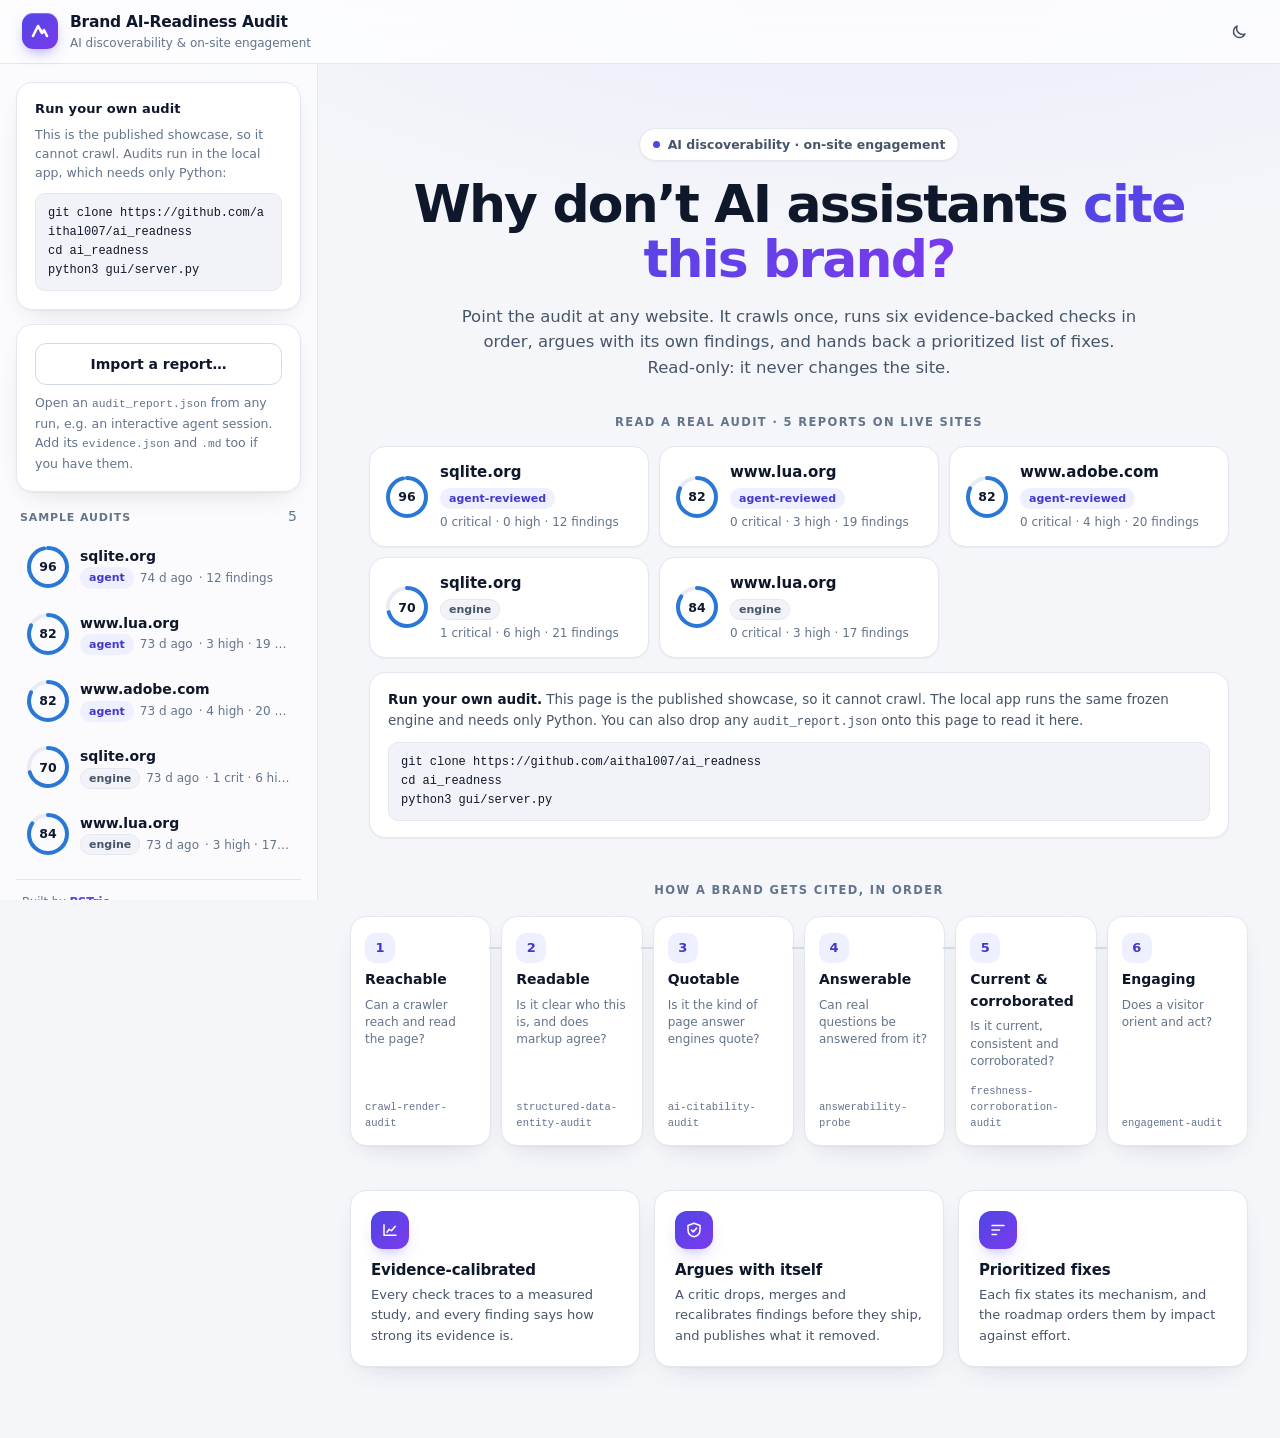
==== commit 80a2182a: "Refresh local demo package without engine-only labels" ====
--- a/docs/index.html
+++ b/docs/index.html
@@ -123,6 +123,6 @@
   </section>
 </template>
 
-<script src="static/app.js?v=e80905af8f"></script>
+<script src="static/app.js?v=9c16bbf0f2"></script>
 </body>
 </html>
